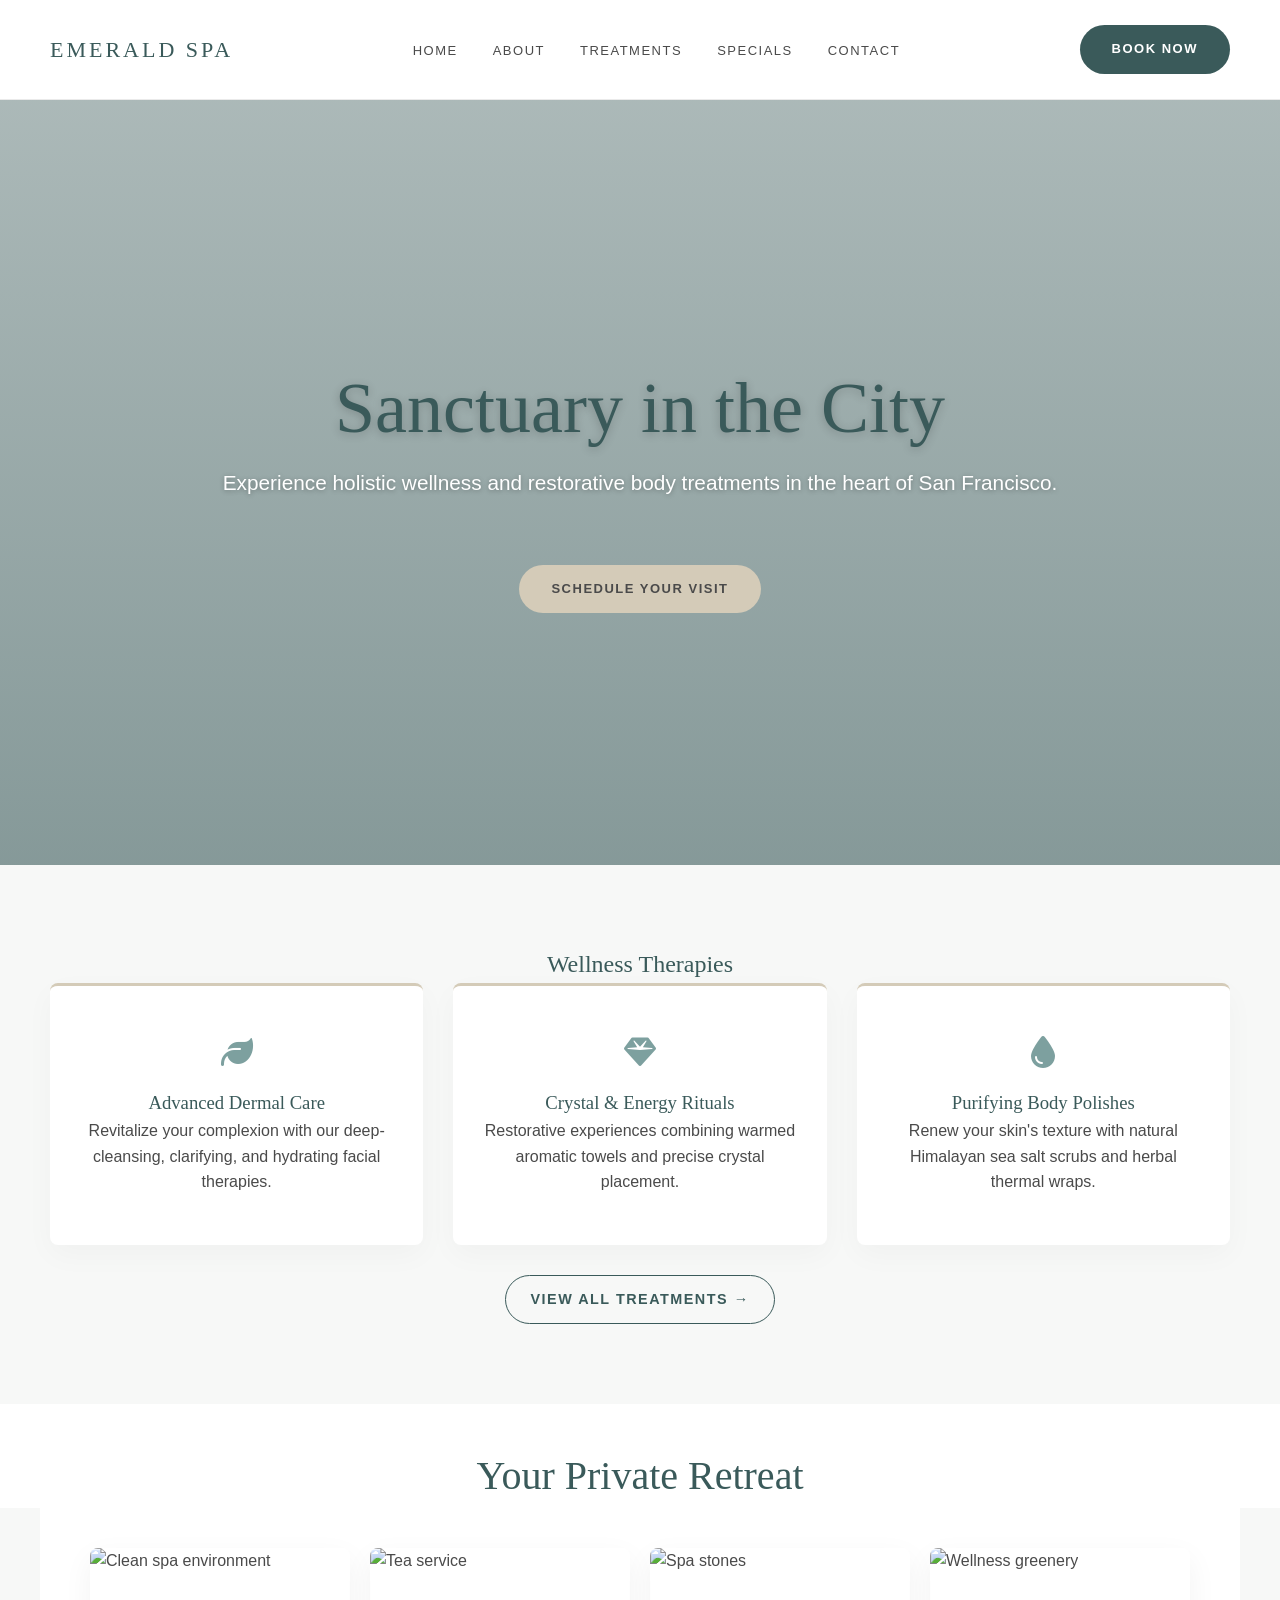
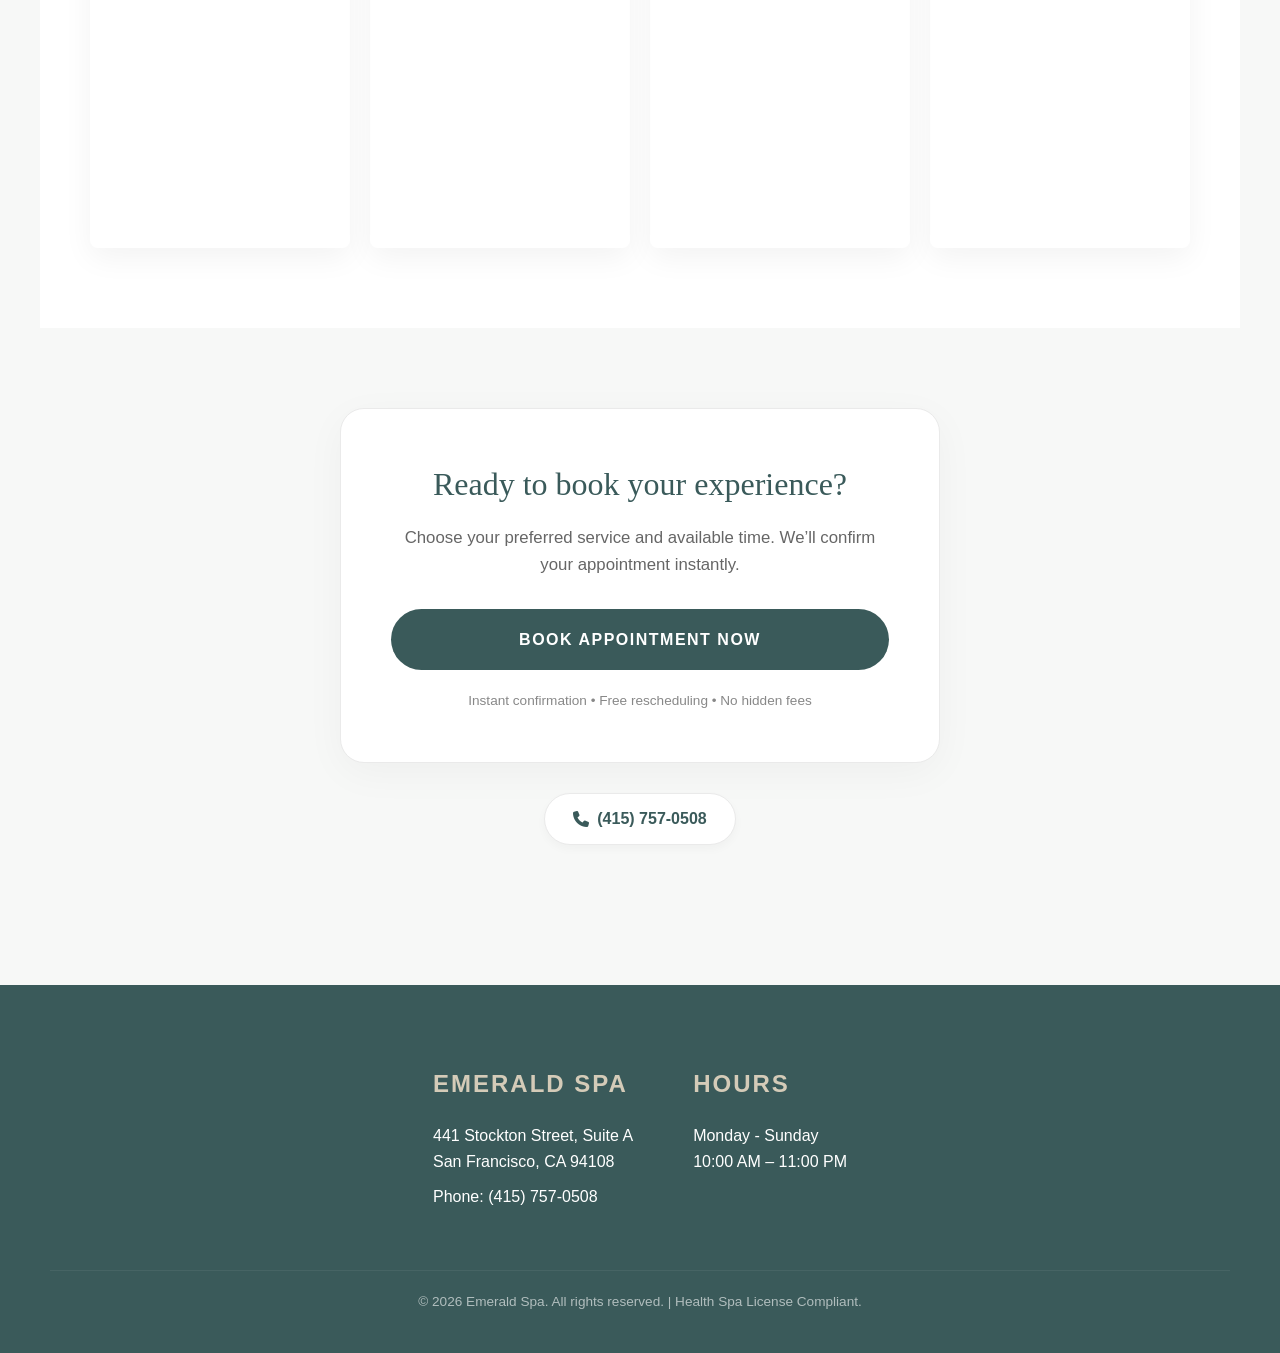
==== index.html @ 47b99395 "Final cleanup of contact page and styles" ====
<!DOCTYPE html>
<html lang="en">
<head>
    <meta charset="UTF-8">
    <meta name="viewport" content="width=device-width, initial-scale=1.0">
    <title>Emerald Spa | Health & Wellness Center in San Francisco</title>
    <link rel="stylesheet" href="assets/css/style.css">
    <link rel="stylesheet" href="https://cdnjs.cloudflare.com/ajax/libs/font-awesome/6.5.1/css/all.min.css">
    <style>
        .hero-index { height: 85vh; background-image: linear-gradient(rgba(58, 90, 90, 0.4), rgba(58, 90, 90, 0.6)), url('https://images.unsplash.com/photo-1540555700478-4be289fbecef?q=80&w=2070'); background-size: cover; background-position: center 60%; display: flex; align-items: center; justify-content: center; text-align: center; color: #ffffff; }
        .hero-content p { margin-bottom: 45px; }
        .services-preview { padding: 80px 50px; text-align: center; }
        .service-grid { display: flex; justify-content: center; gap: 30px; margin-bottom: 20px; max-width: 1200px; margin: 0 auto; }
        .service-card { background: #ffffff; padding: 50px 30px; border-top: 3px solid var(--sand-accent); width: 33%; box-shadow: 0 10px 30px rgba(0,0,0,0.03); border-radius: 8px; transition: transform 0.4s ease; }
        .service-card:hover { transform: translateY(-12px); }
        .image-grid { display: grid; grid-template-columns: repeat(auto-fit, minmax(250px, 1fr)); gap: 20px; padding: 40px 50px 80px; max-width: 1200px; margin: 0 auto; }
        .img-card { height: 300px; border-radius: 8px; overflow: hidden; box-shadow: 0 10px 30px rgba(0,0,0,0.05); }
        .img-card img { width: 100%; height: 100%; object-fit: cover; }
    </style>
</head>
<body>
    <header class="navbar">
        <div class="logo">Emerald Spa</div>
        <nav><ul class="nav-links"><li><a href="index.html">Home</a></li><li><a href="about.html">About</a></li><li><a href="services.html">Treatments</a></li><li><a href="packages.html">Specials</a></li><li><a href="contact.html">Contact</a></li></ul></nav>
        <a href="https://tidycal.com/emeraldspa/wellness" target="_blank" class="btn-primary">Book Now</a>
    </header>

    <section class="hero-index">
        <div class="hero-content">
            <h1 style="font-size: 4.5rem; text-shadow: 0 2px 10px rgba(0,0,0,0.2);">Sanctuary in the City</h1>
            <p style="font-size: 1.3rem; text-shadow: 0 1px 5px rgba(0,0,0,0.3);">Experience holistic wellness and restorative body treatments in the heart of San Francisco.</p>
            <a href="https://tidycal.com/emeraldspa/wellness" target="_blank" class="btn-primary" style="background-color: var(--sand-accent); color: var(--text-dark); margin-top: 20px;">Schedule Your Visit</a>
        </div>
    </section>

    <section class="services-preview">
        <h2>Wellness Therapies</h2>
        <div class="service-grid">
            <div class="service-card">
                <i class="fa-solid fa-leaf" style="font-size: 2rem; color: var(--ocean-soft); margin-bottom: 20px;"></i>
                <h3>Advanced Dermal Care</h3>
                <p>Revitalize your complexion with our deep-cleansing, clarifying, and hydrating facial therapies.</p>
            </div>
            <div class="service-card">
                <i class="fa-solid fa-gem" style="font-size: 2rem; color: var(--ocean-soft); margin-bottom: 20px;"></i>
                <h3>Crystal & Energy Rituals</h3>
                <p>Restorative experiences combining warmed aromatic towels and precise crystal placement.</p>
            </div>
            <div class="service-card">
                <i class="fa-solid fa-droplet" style="font-size: 2rem; color: var(--ocean-soft); margin-bottom: 20px;"></i>
                <h3>Purifying Body Polishes</h3>
                <p>Renew your skin's texture with natural Himalayan sea salt scrubs and herbal thermal wraps.</p>
            </div>
        </div>
        <a href="services.html" class="link-arrow">View All Treatments &rarr;</a>
    </section>

    <div style="text-align: center; padding-top: 40px; background-color: #fff;">
        <h2 style="font-family: var(--font-heading); color: var(--ocean-dark); font-size: 2.5rem;">Your Private Retreat</h2>
    </div>
    <section class="image-grid" style="background-color: #fff;">
        <div class="img-card"><img src="https://images.unsplash.com/photo-1616394584738-fc6e612e71b9?q=80&w=800" alt="Clean spa environment"></div>
        <div class="img-card"><img src="https://images.unsplash.com/photo-1545231027-637d216290f7?q=80&w=800" alt="Tea service"></div>
        <div class="img-card"><img src="https://images.unsplash.com/photo-1570778848529-6502123c5240?q=80&w=800" alt="Spa stones"></div>
        <div class="img-card"><img src="https://images.unsplash.com/photo-1608535002898-33e387198129?q=80&w=800" alt="Wellness greenery"></div>
    </section>

    <section style="background-color: var(--bg-light); padding: 80px 20px;">
        <div class="booking-card">
            <h3>Ready to book your experience?</h3>
            <p>Choose your preferred service and available time. We’ll confirm your appointment instantly.</p>
            <a href="https://tidycal.com/emeraldspa/wellness" target="_blank" class="btn-primary" style="width: 100%; padding: 18px; font-size: 1rem;">Book Appointment Now</a>
            <div class="meta">Instant confirmation • Free rescheduling • No hidden fees</div>
        </div>
        <div style="text-align: center; margin-top: 30px;">
            <a href="tel:4157570508" class="pill"><i class="fa-solid fa-phone"></i> (415) 757-0508</a>
        </div>
    </section>

    <footer>
        <div style="display: flex; justify-content: center; gap: 60px; max-width: 1000px; margin: 0 auto; text-align: left;">
            <div><h4>Emerald Spa</h4><p>441 Stockton Street, Suite A<br>San Francisco, CA 94108</p><p>Phone: (415) 757-0508</p></div>
            <div><h4>Hours</h4><p>Monday - Sunday<br>10:00 AM – 11:00 PM</p></div>
        </div>
        <div class="footer-bottom"><p>&copy; 2026 Emerald Spa. All rights reserved. | Health Spa License Compliant.</p></div>
    </footer>
    <script src="assets/js/main.js"></script>
</body>
</html>
---- assets/css/style.css ----
:root {
    --ocean-dark: #3a5a5a;
    --ocean-soft: #7da09f;
    --sand-accent: #d4cbb8;
    --bg-light: #f7f8f7;
    --text-dark: #4a4a4a;
    --font-heading: 'Playfair Display', serif;
    --font-body: 'Lato', sans-serif;
}

* { margin: 0; padding: 0; box-sizing: border-box; }
body { font-family: var(--font-body); background-color: var(--bg-light); color: var(--text-dark); line-height: 1.6; }
h1, h2, h3, .logo { font-family: var(--font-heading); color: var(--ocean-dark); font-weight: 400; }

.navbar { display: flex; justify-content: space-between; align-items: center; padding: 25px 50px; background-color: #ffffff; border-bottom: 1px solid #eaeaea; position: sticky; top: 0; z-index: 1000; }
.logo { font-size: 22px; letter-spacing: 3px; text-transform: uppercase; color: var(--ocean-dark); }
.nav-links { list-style: none; display: flex; gap: 35px; }
.nav-links a { text-decoration: none; color: var(--text-dark); font-size: 13px; text-transform: uppercase; letter-spacing: 1.5px; transition: color 0.3s ease; }
.nav-links a:hover { color: var(--ocean-soft); }

.btn-primary { display: inline-block; background-color: var(--ocean-dark); color: #ffffff; padding: 14px 32px; text-decoration: none; text-transform: uppercase; font-size: 13px; font-weight: 600; letter-spacing: 1.5px; border-radius: 50px; border: none; cursor: pointer; transition: all 0.3s ease; }
.btn-primary:hover { background-color: var(--ocean-soft); transform: translateY(-2px); }

.pill { display: inline-flex; align-items: center; gap: 8px; padding: 12px 28px; border-radius: 50px; background: #ffffff; color: var(--ocean-dark); font-weight: 600; text-decoration: none; border: 1px solid #eaeaea; box-shadow: 0 4px 10px rgba(0,0,0,0.03); transition: all 0.3s ease; }
.pill:hover { border-color: var(--ocean-soft); transform: translateY(-2px); color: var(--ocean-dark); }

.link-arrow { display: inline-block; margin-top: 30px; text-decoration: none; color: var(--ocean-dark); font-weight: 600; text-transform: uppercase; font-size: 0.9rem; letter-spacing: 1.5px; transition: all 0.3s ease; border: 1px solid var(--ocean-dark); padding: 12px 24px; border-radius: 50px; }
.link-arrow:hover { background-color: var(--ocean-dark); color: #ffffff; }

/* Accordion */
.accordion { border: 1px solid #eaeaea; border-radius: 12px; overflow: hidden; margin-bottom: 15px; background: #fff; }
.accordion-header { padding: 20px 25px; font-weight: 600; cursor: pointer; display: flex; justify-content: space-between; align-items: center; color: var(--ocean-dark); }
.accordion-content { padding: 0 25px 25px; display: none; color: #555; font-size: 0.95rem; }
.accordion.active .accordion-content { display: block; }
.accordion-icon { transition: transform 0.3s ease; }
.accordion.active .accordion-icon { transform: rotate(180deg); }

/* Booking Card */
.booking-card { max-width: 600px; margin: 0 auto; background: #fff; padding: 50px; border-radius: 24px; box-shadow: 0 10px 40px rgba(0,0,0,0.04); border: 1px solid #eaeaea; text-align: center; }
.booking-card h3 { font-size: 2rem; margin-bottom: 15px; }
.booking-card p { color: #666; margin-bottom: 30px; font-size: 1.05rem; }
.booking-card .meta { font-size: 0.85rem; color: #888; margin-top: 20px; }

footer { background-color: var(--ocean-dark); color: #ffffff; padding: 80px 50px 30px; text-align: center; margin-top: 60px; }
footer h4 { color: var(--sand-accent); margin-bottom: 20px; font-size: 1.5rem; letter-spacing: 2px; text-transform: uppercase; }
footer p { font-weight: 300; margin-bottom: 10px; }
.footer-bottom { margin-top: 50px; font-size: 0.85rem; opacity: 0.6; border-top: 1px solid rgba(255,255,255,0.1); padding-top: 20px; }
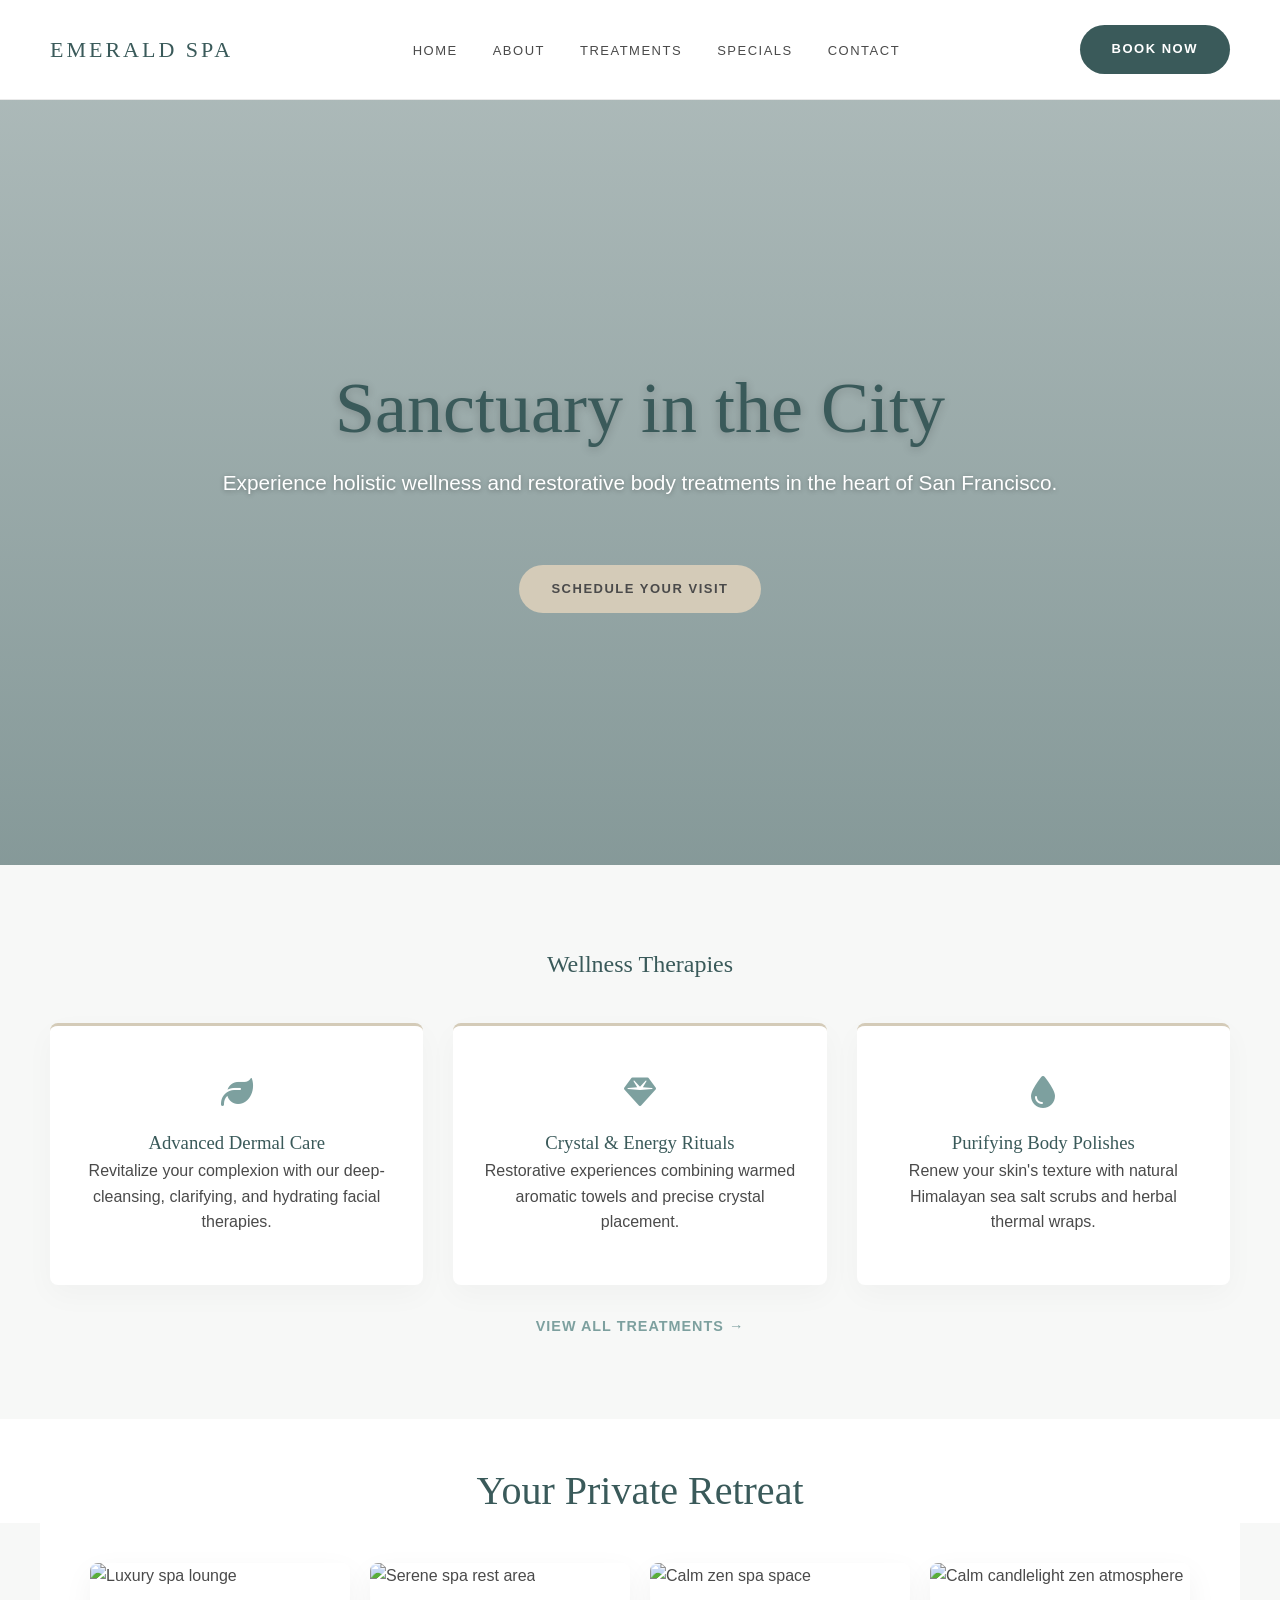
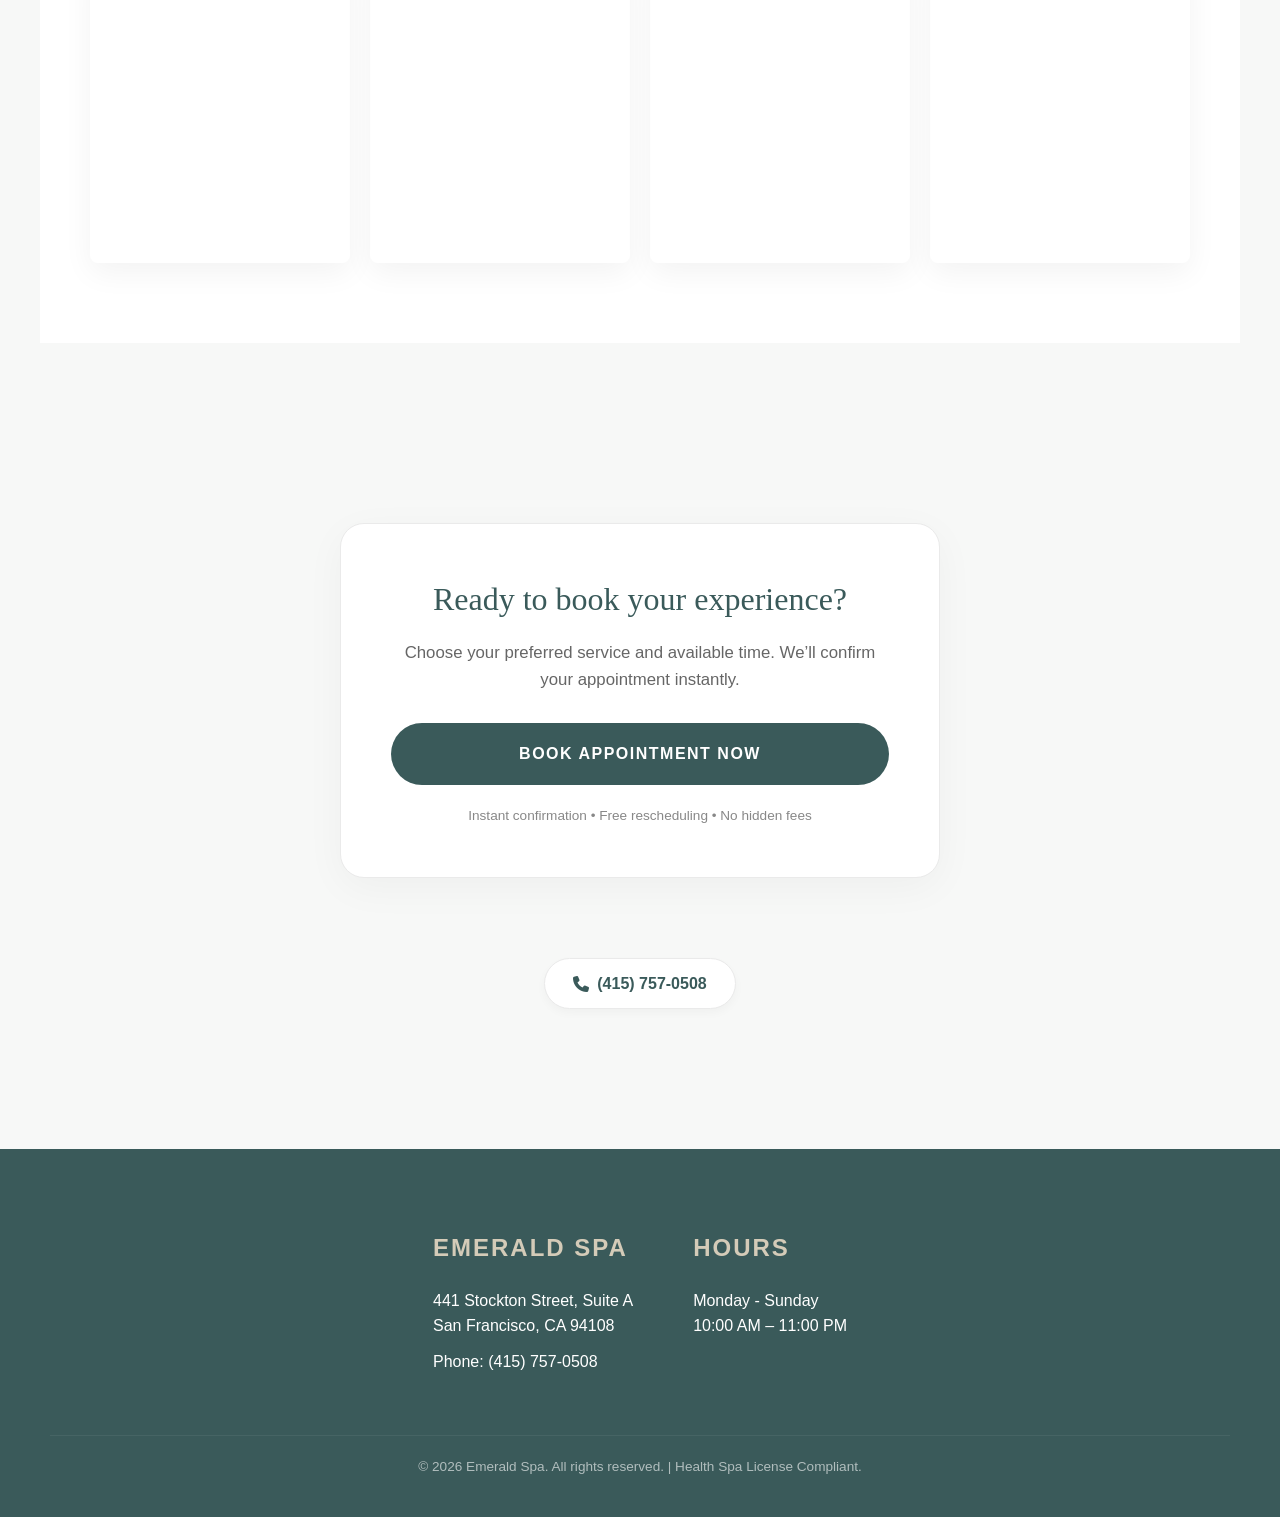
==== commit 1fc84dbe: "Final cleanup of contact page and styles" ====
--- a/index.html
+++ b/index.html
@@ -7,7 +7,17 @@
     <link rel="stylesheet" href="assets/css/style.css">
     <link rel="stylesheet" href="https://cdnjs.cloudflare.com/ajax/libs/font-awesome/6.5.1/css/all.min.css">
     <style>
-        .hero-index { height: 85vh; background-image: linear-gradient(rgba(58, 90, 90, 0.4), rgba(58, 90, 90, 0.6)), url('https://images.unsplash.com/photo-1540555700478-4be289fbecef?q=80&w=2070'); background-size: cover; background-position: center 60%; display: flex; align-items: center; justify-content: center; text-align: center; color: #ffffff; }
+        .hero-index {
+            height: 85vh;
+            background-image: linear-gradient(rgba(58, 90, 90, 0.4), rgba(58, 90, 90, 0.6)), url('https://images.unsplash.com/photo-1540555700478-4be289fbecef?q=80&w=2070');
+            background-size: cover;
+            background-position: center 60%;
+            display: flex;
+            align-items: center;
+            justify-content: center;
+            text-align: center;
+            color: #ffffff;
+        }
         .hero-content p { margin-bottom: 45px; }
         .services-preview { padding: 80px 50px; text-align: center; }
         .service-grid { display: flex; justify-content: center; gap: 30px; margin-bottom: 20px; max-width: 1200px; margin: 0 auto; }
@@ -21,7 +31,15 @@
 <body>
     <header class="navbar">
         <div class="logo">Emerald Spa</div>
-        <nav><ul class="nav-links"><li><a href="index.html">Home</a></li><li><a href="about.html">About</a></li><li><a href="services.html">Treatments</a></li><li><a href="packages.html">Specials</a></li><li><a href="contact.html">Contact</a></li></ul></nav>
+        <nav>
+            <ul class="nav-links">
+                <li><a href="index.html">Home</a></li>
+                <li><a href="about.html">About</a></li>
+                <li><a href="services.html">Treatments</a></li>
+                <li><a href="packages.html">Specials</a></li>
+                <li><a href="contact.html">Contact</a></li>
+            </ul>
+        </nav>
         <a href="https://tidycal.com/emeraldspa/wellness" target="_blank" class="btn-primary">Book Now</a>
     </header>
 
@@ -58,11 +76,19 @@
     <div style="text-align: center; padding-top: 40px; background-color: #fff;">
         <h2 style="font-family: var(--font-heading); color: var(--ocean-dark); font-size: 2.5rem;">Your Private Retreat</h2>
     </div>
+
     <section class="image-grid" style="background-color: #fff;">
-        <div class="img-card"><img src="https://images.unsplash.com/photo-1616394584738-fc6e612e71b9?q=80&w=800" alt="Clean spa environment"></div>
-        <div class="img-card"><img src="https://images.unsplash.com/photo-1545231027-637d216290f7?q=80&w=800" alt="Tea service"></div>
-        <div class="img-card"><img src="https://images.unsplash.com/photo-1570778848529-6502123c5240?q=80&w=800" alt="Spa stones"></div>
-        <div class="img-card"><img src="https://images.unsplash.com/photo-1608535002898-33e387198129?q=80&w=800" alt="Wellness greenery"></div>
+        <!-- Image 1: Luxury lounge -->
+        <div class="img-card"><img src="https://images.unsplash.com/photo-1616394584738-fc6e612e71b9?q=80&w=800" alt="Luxury spa lounge"></div>
+        
+        <!-- Image 2: Serene rest area -->
+        <div class="img-card"><img src="https://images.unsplash.com/photo-1507652313519-d4e9174996dd?q=80&w=800" alt="Serene spa rest area"></div>
+        
+        <!-- Image 3: Calm zen recovery space -->
+        <div class="img-card"><img src="https://images.unsplash.com/photo-1540541338287-41700207dee6?q=80&w=800" alt="Calm zen spa space"></div>
+        
+        <!-- Image 4: New - Candle / Scent zen atmosphere -->
+        <div class="img-card"><img src="https://images.unsplash.com/photo-1544367567-0f2fcb009e0b?q=80&w=800" alt="Calm candlelight zen atmosphere"></div>
     </section>
 
     <section style="background-color: var(--bg-light); padding: 80px 20px;">
@@ -84,6 +110,7 @@
         </div>
         <div class="footer-bottom"><p>&copy; 2026 Emerald Spa. All rights reserved. | Health Spa License Compliant.</p></div>
     </footer>
+
     <script src="assets/js/main.js"></script>
 </body>
 </html>
--- a/assets/css/style.css
+++ b/assets/css/style.css
@@ -8,40 +8,331 @@
     --font-body: 'Lato', sans-serif;
 }
 
-* { margin: 0; padding: 0; box-sizing: border-box; }
-body { font-family: var(--font-body); background-color: var(--bg-light); color: var(--text-dark); line-height: 1.6; }
-h1, h2, h3, .logo { font-family: var(--font-heading); color: var(--ocean-dark); font-weight: 400; }
-
-.navbar { display: flex; justify-content: space-between; align-items: center; padding: 25px 50px; background-color: #ffffff; border-bottom: 1px solid #eaeaea; position: sticky; top: 0; z-index: 1000; }
-.logo { font-size: 22px; letter-spacing: 3px; text-transform: uppercase; color: var(--ocean-dark); }
-.nav-links { list-style: none; display: flex; gap: 35px; }
-.nav-links a { text-decoration: none; color: var(--text-dark); font-size: 13px; text-transform: uppercase; letter-spacing: 1.5px; transition: color 0.3s ease; }
-.nav-links a:hover { color: var(--ocean-soft); }
-
-.btn-primary { display: inline-block; background-color: var(--ocean-dark); color: #ffffff; padding: 14px 32px; text-decoration: none; text-transform: uppercase; font-size: 13px; font-weight: 600; letter-spacing: 1.5px; border-radius: 50px; border: none; cursor: pointer; transition: all 0.3s ease; }
-.btn-primary:hover { background-color: var(--ocean-soft); transform: translateY(-2px); }
-
-.pill { display: inline-flex; align-items: center; gap: 8px; padding: 12px 28px; border-radius: 50px; background: #ffffff; color: var(--ocean-dark); font-weight: 600; text-decoration: none; border: 1px solid #eaeaea; box-shadow: 0 4px 10px rgba(0,0,0,0.03); transition: all 0.3s ease; }
-.pill:hover { border-color: var(--ocean-soft); transform: translateY(-2px); color: var(--ocean-dark); }
-
-.link-arrow { display: inline-block; margin-top: 30px; text-decoration: none; color: var(--ocean-dark); font-weight: 600; text-transform: uppercase; font-size: 0.9rem; letter-spacing: 1.5px; transition: all 0.3s ease; border: 1px solid var(--ocean-dark); padding: 12px 24px; border-radius: 50px; }
-.link-arrow:hover { background-color: var(--ocean-dark); color: #ffffff; }
-
-/* Accordion */
-.accordion { border: 1px solid #eaeaea; border-radius: 12px; overflow: hidden; margin-bottom: 15px; background: #fff; }
-.accordion-header { padding: 20px 25px; font-weight: 600; cursor: pointer; display: flex; justify-content: space-between; align-items: center; color: var(--ocean-dark); }
-.accordion-content { padding: 0 25px 25px; display: none; color: #555; font-size: 0.95rem; }
-.accordion.active .accordion-content { display: block; }
-.accordion-icon { transition: transform 0.3s ease; }
-.accordion.active .accordion-icon { transform: rotate(180deg); }
-
-/* Booking Card */
-.booking-card { max-width: 600px; margin: 0 auto; background: #fff; padding: 50px; border-radius: 24px; box-shadow: 0 10px 40px rgba(0,0,0,0.04); border: 1px solid #eaeaea; text-align: center; }
-.booking-card h3 { font-size: 2rem; margin-bottom: 15px; }
-.booking-card p { color: #666; margin-bottom: 30px; font-size: 1.05rem; }
-.booking-card .meta { font-size: 0.85rem; color: #888; margin-top: 20px; }
-
-footer { background-color: var(--ocean-dark); color: #ffffff; padding: 80px 50px 30px; text-align: center; margin-top: 60px; }
-footer h4 { color: var(--sand-accent); margin-bottom: 20px; font-size: 1.5rem; letter-spacing: 2px; text-transform: uppercase; }
-footer p { font-weight: 300; margin-bottom: 10px; }
-.footer-bottom { margin-top: 50px; font-size: 0.85rem; opacity: 0.6; border-top: 1px solid rgba(255,255,255,0.1); padding-top: 20px; }
+* {
+    margin: 0;
+    padding: 0;
+    box-sizing: border-box;
+}
+
+body {
+    font-family: var(--font-body);
+    background-color: var(--bg-light);
+    color: var(--text-dark);
+    line-height: 1.6;
+}
+
+h1, h2, h3, .logo {
+    font-family: var(--font-heading);
+    color: var(--ocean-dark);
+    font-weight: 400;
+}
+
+.navbar {
+    display: flex;
+    justify-content: space-between;
+    align-items: center;
+    padding: 25px 50px;
+    background-color: #ffffff;
+    border-bottom: 1px solid #eaeaea;
+    position: sticky;
+    top: 0;
+    z-index: 1000;
+}
+
+.logo {
+    font-size: 22px;
+    letter-spacing: 3px;
+    text-transform: uppercase;
+    color: var(--ocean-dark);
+}
+
+.nav-links {
+    list-style: none;
+    display: flex;
+    gap: 35px;
+}
+
+.nav-links a {
+    text-decoration: none;
+    color: var(--text-dark);
+    font-size: 13px;
+    text-transform: uppercase;
+    letter-spacing: 1.5px;
+    transition: color 0.3s ease;
+}
+
+.nav-links a:hover {
+    color: var(--ocean-soft);
+}
+
+.btn-primary {
+    display: inline-block;
+    background-color: var(--ocean-dark);
+    color: #ffffff;
+    padding: 14px 32px;
+    text-decoration: none;
+    text-transform: uppercase;
+    font-size: 13px;
+    font-weight: 600;
+    letter-spacing: 1.5px;
+    border-radius: 50px;
+    border: none;
+    cursor: pointer;
+    transition: all 0.3s ease;
+}
+
+.btn-primary:hover {
+    background-color: var(--ocean-soft);
+    transform: translateY(-2px);
+}
+
+.pill {
+    display: inline-flex;
+    align-items: center;
+    gap: 8px;
+    padding: 12px 28px;
+    border-radius: 50px;
+    background: #ffffff;
+    color: var(--ocean-dark);
+    font-weight: 600;
+    text-decoration: none;
+    border: 1px solid #eaeaea;
+    box-shadow: 0 4px 10px rgba(0,0,0,0.03);
+    transition: all 0.3s ease;
+}
+
+.pill:hover {
+    border-color: var(--ocean-soft);
+    transform: translateY(-2px);
+    color: var(--ocean-dark);
+}
+
+/* === Contact Page Specific === */
+.get-in-touch-header {
+    text-align: center;
+    margin-bottom: 60px;
+    padding-top: 60px;
+    padding-bottom: 40px;
+}
+
+.get-in-touch-header h1 {
+    font-size: 3.2rem;
+    margin-bottom: 12px;
+}
+
+.get-in-touch-header p {
+    font-size: 1.25rem;
+    color: #555;
+    max-width: 600px;
+    margin: 0 auto;
+}
+
+.cards-container {
+    display: flex;
+    justify-content: center;
+    gap: 40px;
+    flex-wrap: wrap;
+    align-items: flex-start;
+    max-width: 1100px;
+    margin: 0 auto;
+    padding: 0 20px;
+}
+
+.contact-card, .hours-card {
+    background: #fff;
+    border: 1px solid #eaeaea;
+    border-radius: 16px;
+    padding: 40px;
+    box-shadow: 0 10px 30px rgba(0,0,0,0.04);
+    transition: all 0.3s ease;
+    flex: 1;
+    min-width: 300px;
+}
+
+.contact-card:hover, .hours-card:hover {
+    transform: translateY(-4px);
+    box-shadow: 0 20px 25px -5px rgb(0 0 0 / 0.1);
+}
+
+.card-header {
+    display: flex;
+    align-items: center;
+    gap: 12px;
+    margin-bottom: 24px;
+}
+
+.card-header i {
+    font-size: 1.8rem;
+    color: var(--sand-accent);
+}
+
+.card-header h3 {
+    font-size: 1.6rem;
+    margin: 0;
+}
+
+.label {
+    font-weight: 600;
+    color: var(--ocean-dark);
+    margin-bottom: 6px;
+    letter-spacing: 0.5px;
+}
+
+.address-section, .phone-section, .parking-section {
+    margin-bottom: 28px;
+}
+
+.phone-section .pill {
+    margin-top: 0;
+}
+
+.hours-card .accordion-header {
+    padding: 20px 25px;
+    font-weight: 600;
+    cursor: pointer;
+    display: flex;
+    justify-content: space-between;
+    align-items: center;
+    color: var(--ocean-dark);
+    background: #fff;
+    border-radius: 12px;
+    transition: all 0.2s ease;
+    font-size: 1.35rem;
+}
+
+.hours-card .accordion-header:hover {
+    background-color: #f7f8f7;
+}
+
+.hours-card .accordion-content {
+    padding: 0 25px 25px;
+    display: none;
+    color: #555;
+    font-size: 0.95rem;
+}
+
+.hours-card.active .accordion-content {
+    display: block;
+}
+
+.hours-card .accordion-icon {
+    transition: transform 0.3s ease;
+}
+
+.hours-card.active .accordion-icon {
+    transform: rotate(180deg);
+}
+
+.hours-card table {
+    width: 100%;
+    text-align: left;
+    font-size: 0.95rem;
+    border-collapse: collapse;
+}
+
+.hours-card td {
+    padding: 8px 0;
+    border-bottom: 1px solid #eee;
+}
+
+.booking-card {
+    max-width: 600px;
+    margin: 100px auto 80px;
+    background: #fff;
+    padding: 50px;
+    border-radius: 24px;
+    box-shadow: 0 10px 40px rgba(0,0,0,0.04);
+    border: 1px solid #eaeaea;
+    text-align: center;
+}
+
+.booking-card h3 {
+    font-size: 2rem;
+    margin-bottom: 15px;
+}
+
+.booking-card p {
+    color: #666;
+    margin-bottom: 30px;
+    font-size: 1.05rem;
+}
+
+.booking-card .meta {
+    font-size: 0.85rem;
+    color: #888;
+    margin-top: 20px;
+}
+
+/* Footer */
+footer {
+    background-color: var(--ocean-dark);
+    color: #ffffff;
+    padding: 80px 50px 30px;
+    text-align: center;
+    margin-top: 60px;
+}
+
+footer h4 {
+    color: var(--sand-accent);
+    margin-bottom: 20px;
+    font-size: 1.5rem;
+    letter-spacing: 2px;
+    text-transform: uppercase;
+}
+
+footer p {
+    font-weight: 300;
+    margin-bottom: 10px;
+}
+
+.footer-bottom {
+    margin-top: 50px;
+    font-size: 0.85rem;
+    opacity: 0.6;
+    border-top: 1px solid rgba(255,255,255,0.1);
+    padding-top: 20px;
+}
+
+/* === Index Page Fixes === */
+
+/* Extra spacing for Wellness Therapies section */
+.services-preview h2 {
+    margin-bottom: 40px;
+}
+
+/* Make "View All Treatments →" match "Book Now →" style */
+.link-arrow {
+    display: inline-block;
+    margin-top: 30px;
+    text-decoration: none;
+    color: var(--ocean-soft);
+    font-weight: bold;
+    text-transform: uppercase;
+    font-size: 0.9rem;
+    letter-spacing: 1px;
+    transition: color 0.3s ease;
+}
+
+.link-arrow:hover {
+    color: var(--ocean-dark);
+}
+
+/* Mobile */
+@media (max-width: 768px) {
+    .navbar {
+        padding: 20px 30px;
+    }
+    .get-in-touch-header {
+        padding-top: 40px;
+        padding-bottom: 30px;
+    }
+    .cards-container {
+        padding: 0 15px;
+        gap: 30px;
+    }
+    .booking-card {
+        margin-top: 60px;
+        margin-bottom: 60px;
+        padding: 40px 25px;
+    }
+}
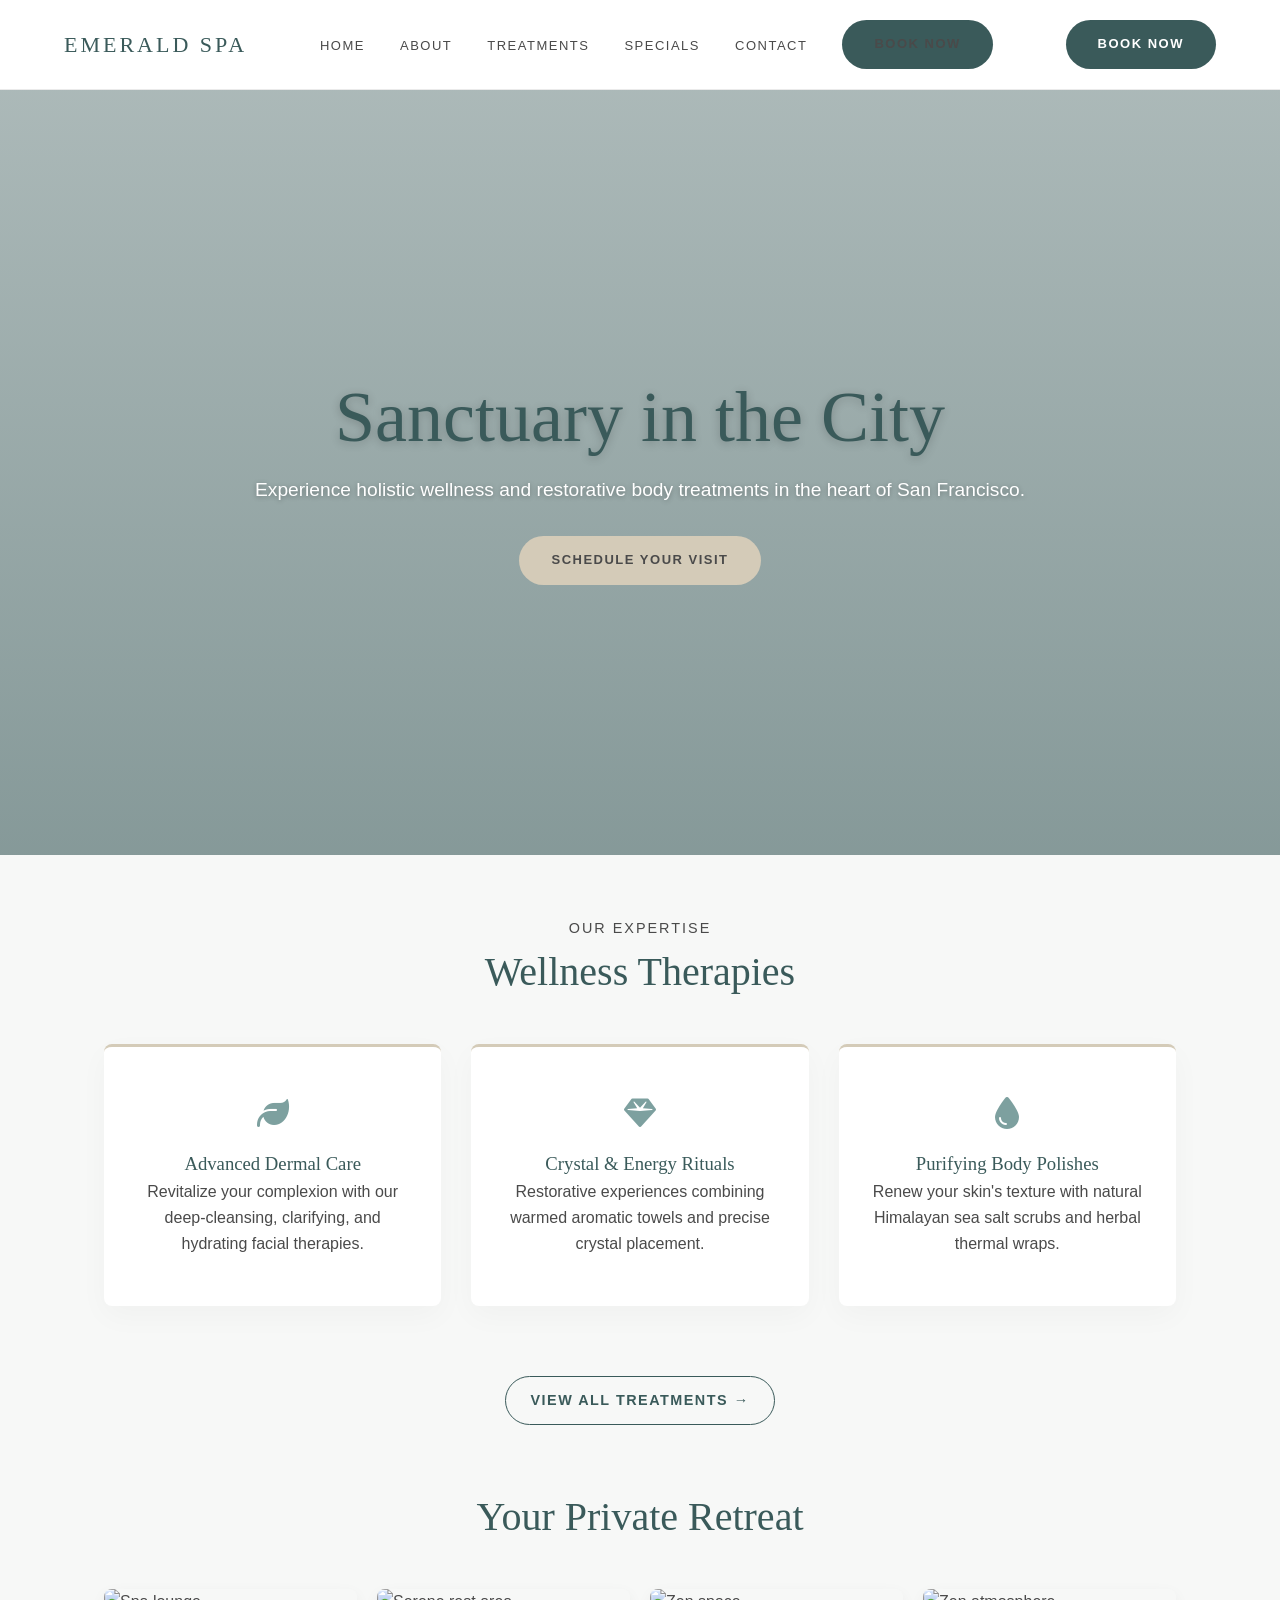
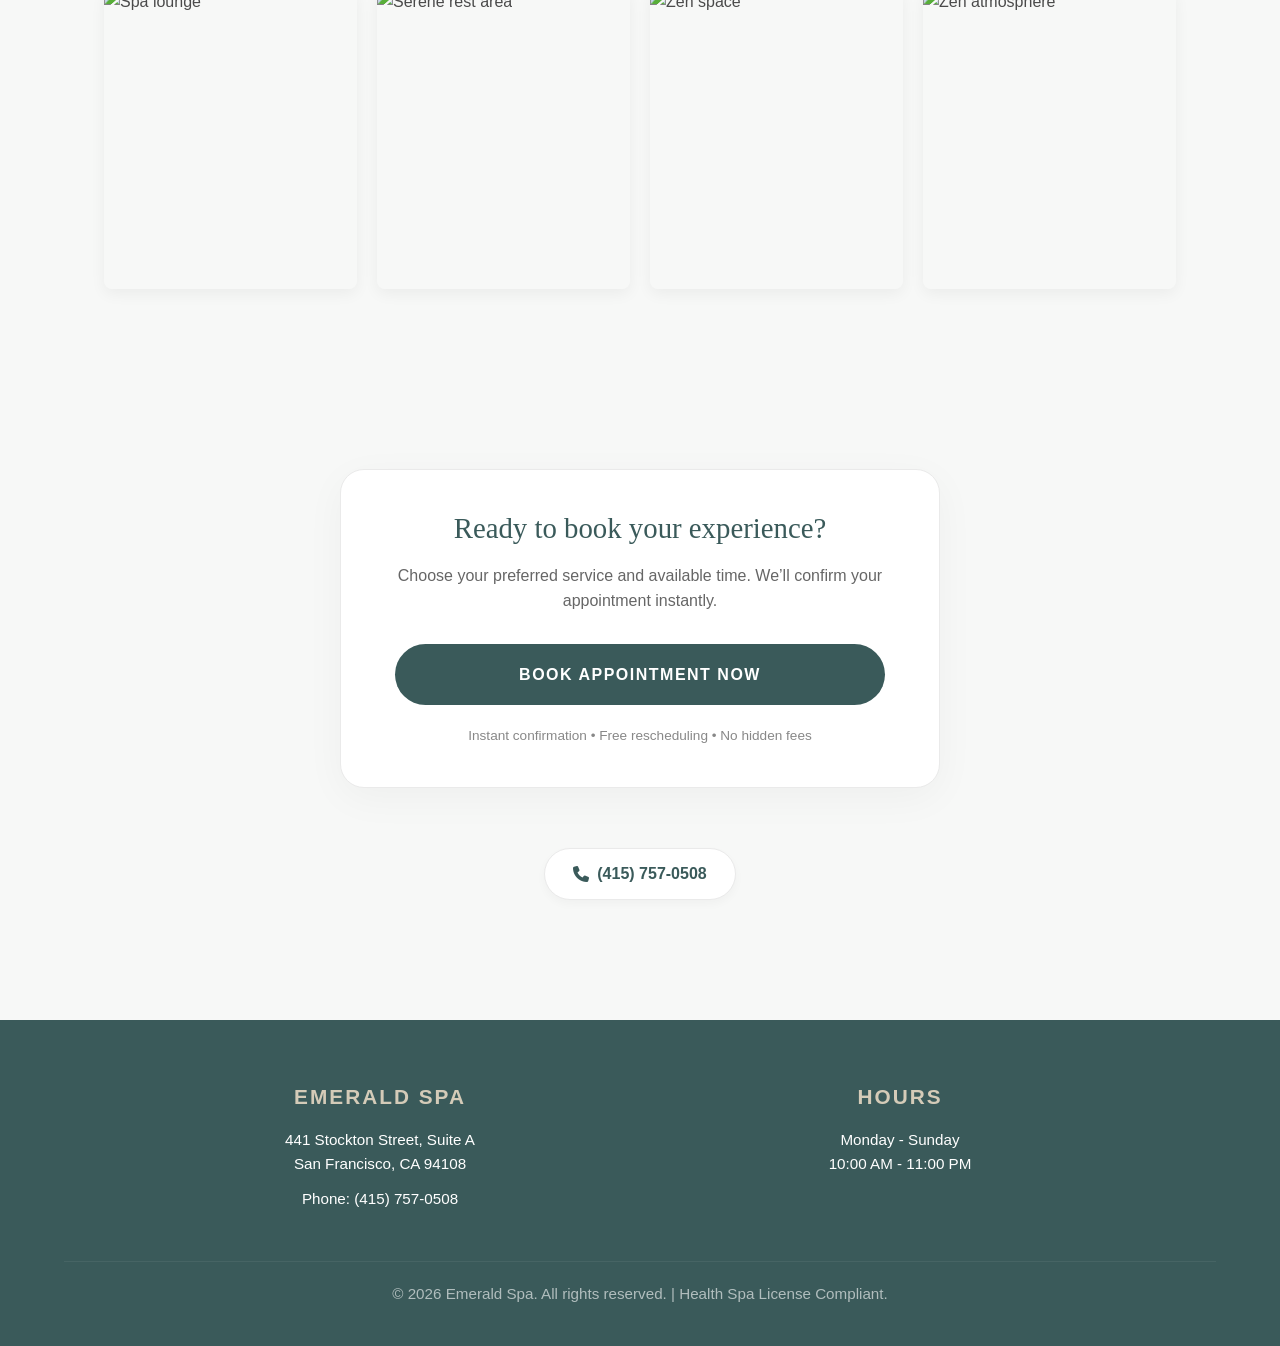
==== commit 79c8d2d6: "Implement full mobile responsiveness and update domain" ====
--- a/index.html
+++ b/index.html
@@ -7,24 +7,12 @@
     <link rel="stylesheet" href="assets/css/style.css">
     <link rel="stylesheet" href="https://cdnjs.cloudflare.com/ajax/libs/font-awesome/6.5.1/css/all.min.css">
     <style>
-        .hero-index {
-            height: 85vh;
-            background-image: linear-gradient(rgba(58, 90, 90, 0.4), rgba(58, 90, 90, 0.6)), url('https://images.unsplash.com/photo-1540555700478-4be289fbecef?q=80&w=2070');
-            background-size: cover;
-            background-position: center 60%;
-            display: flex;
-            align-items: center;
-            justify-content: center;
-            text-align: center;
-            color: #ffffff;
-        }
-        .hero-content p { margin-bottom: 45px; }
-        .services-preview { padding: 80px 50px; text-align: center; }
-        .service-grid { display: flex; justify-content: center; gap: 30px; margin-bottom: 20px; max-width: 1200px; margin: 0 auto; }
+        .hero-index { height: 85vh; background-image: linear-gradient(rgba(58, 90, 90, 0.4), rgba(58, 90, 90, 0.6)), url('https://images.unsplash.com/photo-1540555700478-4be289fbecef?q=80&w=2070'); background-size: cover; background-position: center 60%; display: flex; align-items: center; justify-content: center; text-align: center; color: #ffffff; }
+        .service-grid { display: flex; justify-content: center; gap: 30px; margin: 40px auto; max-width: 1200px; }
         .service-card { background: #ffffff; padding: 50px 30px; border-top: 3px solid var(--sand-accent); width: 33%; box-shadow: 0 10px 30px rgba(0,0,0,0.03); border-radius: 8px; transition: transform 0.4s ease; }
-        .service-card:hover { transform: translateY(-12px); }
-        .image-grid { display: grid; grid-template-columns: repeat(auto-fit, minmax(250px, 1fr)); gap: 20px; padding: 40px 50px 80px; max-width: 1200px; margin: 0 auto; }
-        .img-card { height: 300px; border-radius: 8px; overflow: hidden; box-shadow: 0 10px 30px rgba(0,0,0,0.05); }
+        .service-card:hover { transform: translateY(-8px); }
+        .image-grid { display: grid; grid-template-columns: repeat(auto-fit, minmax(250px, 1fr)); gap: 20px; margin-top: 40px; }
+        .img-card { height: 300px; border-radius: 8px; overflow: hidden; box-shadow: 0 5px 15px rgba(0,0,0,0.05); }
         .img-card img { width: 100%; height: 100%; object-fit: cover; }
     </style>
 </head>
@@ -38,21 +26,24 @@
                 <li><a href="services.html">Treatments</a></li>
                 <li><a href="packages.html">Specials</a></li>
                 <li><a href="contact.html">Contact</a></li>
+                <a href="https://tidycal.com/mzpan2265" target="_blank" class="btn-primary">Book Now</a>
             </ul>
         </nav>
-        <a href="https://tidycal.com/emeraldspa/wellness" target="_blank" class="btn-primary">Book Now</a>
+        <a href="https://tidycal.com/mzpan2265" target="_blank" class="btn-primary">Book Now</a>
+        <div class="mobile-menu-btn" onclick="toggleMobileMenu()"><i class="fa-solid fa-bars"></i></div>
     </header>
 
     <section class="hero-index">
-        <div class="hero-content">
+        <div class="hero-content page-container">
             <h1 style="font-size: 4.5rem; text-shadow: 0 2px 10px rgba(0,0,0,0.2);">Sanctuary in the City</h1>
-            <p style="font-size: 1.3rem; text-shadow: 0 1px 5px rgba(0,0,0,0.3);">Experience holistic wellness and restorative body treatments in the heart of San Francisco.</p>
-            <a href="https://tidycal.com/emeraldspa/wellness" target="_blank" class="btn-primary" style="background-color: var(--sand-accent); color: var(--text-dark); margin-top: 20px;">Schedule Your Visit</a>
+            <p style="font-size: 1.2rem; text-shadow: 0 1px 5px rgba(0,0,0,0.3); margin-bottom: 30px;">Experience holistic wellness and restorative body treatments in the heart of San Francisco.</p>
+            <a href="https://tidycal.com/mzpan2265" target="_blank" class="btn-primary" style="background-color: var(--sand-accent); color: var(--text-dark);">Schedule Your Visit</a>
         </div>
     </section>
 
-    <section class="services-preview">
-        <h2>Wellness Therapies</h2>
+    <section class="page-container text-center">
+        <span style="color: var(--accent); font-size: 0.9rem; text-transform: uppercase; letter-spacing: 2px;">Our Expertise</span>
+        <h2 style="font-size: 2.5rem; margin-bottom: 20px;">Wellness Therapies</h2>
         <div class="service-grid">
             <div class="service-card">
                 <i class="fa-solid fa-leaf" style="font-size: 2rem; color: var(--ocean-soft); margin-bottom: 20px;"></i>
@@ -73,44 +64,46 @@
         <a href="services.html" class="link-arrow">View All Treatments &rarr;</a>
     </section>
 
-    <div style="text-align: center; padding-top: 40px; background-color: #fff;">
-        <h2 style="font-family: var(--font-heading); color: var(--ocean-dark); font-size: 2.5rem;">Your Private Retreat</h2>
-    </div>
-
-    <section class="image-grid" style="background-color: #fff;">
-        <!-- Image 1: Luxury lounge -->
-        <div class="img-card"><img src="https://images.unsplash.com/photo-1616394584738-fc6e612e71b9?q=80&w=800" alt="Luxury spa lounge"></div>
-        
-        <!-- Image 2: Serene rest area -->
-        <div class="img-card"><img src="https://images.unsplash.com/photo-1507652313519-d4e9174996dd?q=80&w=800" alt="Serene spa rest area"></div>
-        
-        <!-- Image 3: Calm zen recovery space -->
-        <div class="img-card"><img src="https://images.unsplash.com/photo-1540541338287-41700207dee6?q=80&w=800" alt="Calm zen spa space"></div>
-        
-        <!-- Image 4: New - Candle / Scent zen atmosphere -->
-        <div class="img-card"><img src="https://images.unsplash.com/photo-1544367567-0f2fcb009e0b?q=80&w=800" alt="Calm candlelight zen atmosphere"></div>
+    <section class="page-container" style="padding-top: 0;">
+        <div class="text-center">
+            <h2 style="font-family: var(--font-heading); color: var(--ocean-dark); font-size: 2.5rem;">Your Private Retreat</h2>
+        </div>
+        <div class="image-grid">
+            <div class="img-card"><img src="https://images.unsplash.com/photo-1616394584738-fc6e612e71b9?q=80&w=800" alt="Spa lounge"></div>
+            <div class="img-card"><img src="https://images.unsplash.com/photo-1507652313519-d4e9174996dd?q=80&w=800" alt="Serene rest area"></div>
+            <div class="img-card"><img src="https://images.unsplash.com/photo-1540541338287-41700207dee6?q=80&w=800" alt="Zen space"></div>
+            <div class="img-card"><img src="https://images.unsplash.com/photo-1544367567-0f2fcb009e0b?q=80&w=800" alt="Zen atmosphere"></div>
+        </div>
     </section>
 
-    <section style="background-color: var(--bg-light); padding: 80px 20px;">
-        <div class="booking-card">
-            <h3>Ready to book your experience?</h3>
-            <p>Choose your preferred service and available time. We’ll confirm your appointment instantly.</p>
-            <a href="https://tidycal.com/emeraldspa/wellness" target="_blank" class="btn-primary" style="width: 100%; padding: 18px; font-size: 1rem;">Book Appointment Now</a>
-            <div class="meta">Instant confirmation • Free rescheduling • No hidden fees</div>
-        </div>
-        <div style="text-align: center; margin-top: 30px;">
-            <a href="tel:4157570508" class="pill"><i class="fa-solid fa-phone"></i> (415) 757-0508</a>
+    <section style="background-color: var(--bg-light);">
+        <div class="page-container">
+            <div class="booking-card">
+                <h3>Ready to book your experience?</h3>
+                <p>Choose your preferred service and available time. We’ll confirm your appointment instantly.</p>
+                <a href="https://tidycal.com/mzpan2265" target="_blank" class="btn-primary" style="width: 100%; padding: 18px; font-size: 1rem;">Book Appointment Now</a>
+                <div class="meta">Instant confirmation • Free rescheduling • No hidden fees</div>
+            </div>
+            <div class="text-center" style="margin-top: 30px;">
+                <a href="tel:4157570508" class="pill"><i class="fa-solid fa-phone"></i> (415) 757-0508</a>
+            </div>
         </div>
     </section>
 
     <footer>
-        <div style="display: flex; justify-content: center; gap: 60px; max-width: 1000px; margin: 0 auto; text-align: left;">
-            <div><h4>Emerald Spa</h4><p>441 Stockton Street, Suite A<br>San Francisco, CA 94108</p><p>Phone: (415) 757-0508</p></div>
-            <div><h4>Hours</h4><p>Monday - Sunday<br>10:00 AM – 11:00 PM</p></div>
+        <div class="footer-grid">
+            <div>
+                <h4>Emerald Spa</h4>
+                <p>441 Stockton Street, Suite A<br>San Francisco, CA 94108</p>
+                <p>Phone: (415) 757-0508</p>
+            </div>
+            <div>
+                <h4>Hours</h4>
+                <p>Monday - Sunday<br>10:00 AM - 11:00 PM</p>
+            </div>
         </div>
         <div class="footer-bottom"><p>&copy; 2026 Emerald Spa. All rights reserved. | Health Spa License Compliant.</p></div>
     </footer>
-
     <script src="assets/js/main.js"></script>
 </body>
 </html>
--- a/assets/css/style.css
+++ b/assets/css/style.css
@@ -8,30 +8,26 @@
     --font-body: 'Lato', sans-serif;
 }
 
-* {
-    margin: 0;
-    padding: 0;
-    box-sizing: border-box;
-}
+* { margin: 0; padding: 0; box-sizing: border-box; }
 
 body {
     font-family: var(--font-body);
     background-color: var(--bg-light);
     color: var(--text-dark);
     line-height: 1.6;
+    overflow-x: hidden;
 }
 
-h1, h2, h3, .logo {
-    font-family: var(--font-heading);
-    color: var(--ocean-dark);
-    font-weight: 400;
-}
+h1, h2, h3, .logo { font-family: var(--font-heading); color: var(--ocean-dark); font-weight: 400; }
 
+img { max-width: 100%; height: auto; }
+
+/* Navbar */
 .navbar {
     display: flex;
     justify-content: space-between;
     align-items: center;
-    padding: 25px 50px;
+    padding: 20px 5%;
     background-color: #ffffff;
     border-bottom: 1px solid #eaeaea;
     position: sticky;
@@ -39,31 +35,11 @@
     z-index: 1000;
 }
 
-.logo {
-    font-size: 22px;
-    letter-spacing: 3px;
-    text-transform: uppercase;
-    color: var(--ocean-dark);
-}
+.logo { font-size: 22px; letter-spacing: 3px; text-transform: uppercase; color: var(--ocean-dark); }
 
-.nav-links {
-    list-style: none;
-    display: flex;
-    gap: 35px;
-}
-
-.nav-links a {
-    text-decoration: none;
-    color: var(--text-dark);
-    font-size: 13px;
-    text-transform: uppercase;
-    letter-spacing: 1.5px;
-    transition: color 0.3s ease;
-}
-
-.nav-links a:hover {
-    color: var(--ocean-soft);
-}
+.nav-links { list-style: none; display: flex; gap: 35px; align-items: center; }
+.nav-links a { text-decoration: none; color: var(--text-dark); font-size: 13px; text-transform: uppercase; letter-spacing: 1.5px; transition: color 0.3s ease; }
+.nav-links a:hover { color: var(--ocean-soft); }
 
 .btn-primary {
     display: inline-block;
@@ -76,263 +52,86 @@
     font-weight: 600;
     letter-spacing: 1.5px;
     border-radius: 50px;
+    transition: all 0.3s ease;
+    text-align: center;
     border: none;
     cursor: pointer;
-    transition: all 0.3s ease;
 }
+.btn-primary:hover { background-color: var(--ocean-soft); transform: translateY(-2px); }
 
-.btn-primary:hover {
-    background-color: var(--ocean-soft);
-    transform: translateY(-2px);
-}
+/* Mobile Menu Button */
+.mobile-menu-btn { display: none; font-size: 24px; color: var(--ocean-dark); cursor: pointer; }
 
-.pill {
-    display: inline-flex;
-    align-items: center;
-    gap: 8px;
-    padding: 12px 28px;
-    border-radius: 50px;
-    background: #ffffff;
-    color: var(--ocean-dark);
-    font-weight: 600;
-    text-decoration: none;
-    border: 1px solid #eaeaea;
-    box-shadow: 0 4px 10px rgba(0,0,0,0.03);
-    transition: all 0.3s ease;
-}
+/* Links & Pills */
+.pill { display: inline-flex; align-items: center; gap: 8px; padding: 12px 28px; border-radius: 50px; background: #ffffff; color: var(--ocean-dark); font-weight: 600; text-decoration: none; border: 1px solid #eaeaea; box-shadow: 0 4px 10px rgba(0,0,0,0.03); transition: all 0.3s ease; }
+.pill:hover { border-color: var(--ocean-soft); transform: translateY(-2px); color: var(--ocean-dark); }
 
-.pill:hover {
-    border-color: var(--ocean-soft);
-    transform: translateY(-2px);
-    color: var(--ocean-dark);
-}
+.link-arrow { display: inline-block; margin-top: 30px; text-decoration: none; color: var(--ocean-dark); font-weight: 600; text-transform: uppercase; font-size: 0.9rem; letter-spacing: 1.5px; transition: all 0.3s ease; border: 1px solid var(--ocean-dark); padding: 12px 24px; border-radius: 50px; }
+.link-arrow:hover { background-color: var(--ocean-dark); color: #ffffff; }
 
-/* === Contact Page Specific === */
-.get-in-touch-header {
-    text-align: center;
-    margin-bottom: 60px;
-    padding-top: 60px;
-    padding-bottom: 40px;
-}
+/* Accordions */
+.accordion { border: 1px solid #eaeaea; border-radius: 12px; overflow: hidden; margin-bottom: 15px; background: #fff; width: 100%; transition: border-color 0.3s ease;}
+.accordion-header { padding: 20px; font-weight: 600; cursor: pointer; display: flex; justify-content: space-between; align-items: center; color: var(--ocean-dark); }
+.accordion-content { padding: 0 20px 20px; display: none; color: #555; font-size: 0.95rem; }
+.accordion.active .accordion-content { display: block; }
+.accordion-icon { transition: transform 0.3s ease; }
+.accordion.active .accordion-icon { transform: rotate(180deg); }
 
-.get-in-touch-header h1 {
-    font-size: 3.2rem;
-    margin-bottom: 12px;
-}
+/* Universal Layout Classes */
+.page-container { padding: 60px 5%; max-width: 1200px; margin: 0 auto; }
+.grid-2 { display: grid; grid-template-columns: repeat(auto-fit, minmax(300px, 1fr)); gap: 40px; }
+.text-center { text-align: center; }
 
-.get-in-touch-header p {
-    font-size: 1.25rem;
-    color: #555;
-    max-width: 600px;
-    margin: 0 auto;
-}
-
-.cards-container {
-    display: flex;
-    justify-content: center;
-    gap: 40px;
-    flex-wrap: wrap;
-    align-items: flex-start;
-    max-width: 1100px;
-    margin: 0 auto;
-    padding: 0 20px;
-}
-
-.contact-card, .hours-card {
-    background: #fff;
-    border: 1px solid #eaeaea;
-    border-radius: 16px;
-    padding: 40px;
-    box-shadow: 0 10px 30px rgba(0,0,0,0.04);
-    transition: all 0.3s ease;
-    flex: 1;
-    min-width: 300px;
-}
-
-.contact-card:hover, .hours-card:hover {
-    transform: translateY(-4px);
-    box-shadow: 0 20px 25px -5px rgb(0 0 0 / 0.1);
-}
-
-.card-header {
-    display: flex;
-    align-items: center;
-    gap: 12px;
-    margin-bottom: 24px;
-}
-
-.card-header i {
-    font-size: 1.8rem;
-    color: var(--sand-accent);
-}
-
-.card-header h3 {
-    font-size: 1.6rem;
-    margin: 0;
-}
-
-.label {
-    font-weight: 600;
-    color: var(--ocean-dark);
-    margin-bottom: 6px;
-    letter-spacing: 0.5px;
-}
-
-.address-section, .phone-section, .parking-section {
-    margin-bottom: 28px;
-}
-
-.phone-section .pill {
-    margin-top: 0;
-}
-
-.hours-card .accordion-header {
-    padding: 20px 25px;
-    font-weight: 600;
-    cursor: pointer;
-    display: flex;
-    justify-content: space-between;
-    align-items: center;
-    color: var(--ocean-dark);
-    background: #fff;
-    border-radius: 12px;
-    transition: all 0.2s ease;
-    font-size: 1.35rem;
-}
-
-.hours-card .accordion-header:hover {
-    background-color: #f7f8f7;
-}
-
-.hours-card .accordion-content {
-    padding: 0 25px 25px;
-    display: none;
-    color: #555;
-    font-size: 0.95rem;
-}
-
-.hours-card.active .accordion-content {
-    display: block;
-}
-
-.hours-card .accordion-icon {
-    transition: transform 0.3s ease;
-}
-
-.hours-card.active .accordion-icon {
-    transform: rotate(180deg);
-}
-
-.hours-card table {
-    width: 100%;
-    text-align: left;
-    font-size: 0.95rem;
-    border-collapse: collapse;
-}
-
-.hours-card td {
-    padding: 8px 0;
-    border-bottom: 1px solid #eee;
-}
-
-.booking-card {
-    max-width: 600px;
-    margin: 100px auto 80px;
-    background: #fff;
-    padding: 50px;
-    border-radius: 24px;
-    box-shadow: 0 10px 40px rgba(0,0,0,0.04);
-    border: 1px solid #eaeaea;
-    text-align: center;
-}
-
-.booking-card h3 {
-    font-size: 2rem;
-    margin-bottom: 15px;
-}
-
-.booking-card p {
-    color: #666;
-    margin-bottom: 30px;
-    font-size: 1.05rem;
-}
-
-.booking-card .meta {
-    font-size: 0.85rem;
-    color: #888;
-    margin-top: 20px;
-}
+/* Cards */
+.booking-card { max-width: 600px; margin: 60px auto; background: #fff; padding: 40px 5%; border-radius: 24px; box-shadow: 0 10px 40px rgba(0,0,0,0.04); border: 1px solid #eaeaea; text-align: center; }
+.booking-card h3 { font-size: 1.8rem; margin-bottom: 15px; line-height: 1.3;}
+.booking-card p { color: #666; margin-bottom: 30px; font-size: 1rem; }
+.booking-card .meta { font-size: 0.85rem; color: #888; margin-top: 20px; }
 
 /* Footer */
-footer {
-    background-color: var(--ocean-dark);
-    color: #ffffff;
-    padding: 80px 50px 30px;
-    text-align: center;
-    margin-top: 60px;
+footer { background-color: var(--ocean-dark); color: #ffffff; padding: 60px 5% 30px; text-align: center; margin-top: 60px; }
+footer h4 { color: var(--sand-accent); margin-bottom: 15px; font-size: 1.3rem; letter-spacing: 2px; text-transform: uppercase; }
+footer p { font-weight: 300; margin-bottom: 10px; font-size: 0.95rem;}
+.footer-grid { display: grid; grid-template-columns: repeat(auto-fit, minmax(250px, 1fr)); gap: 40px; max-width: 1000px; margin: 0 auto; text-align: center; }
+.footer-bottom { margin-top: 40px; font-size: 0.85rem; opacity: 0.6; border-top: 1px solid rgba(255,255,255,0.1); padding-top: 20px; }
+
+/* ================================== */
+/* MOBILE RESPONSIVE MEDIA QUERIES    */
+/* ================================== */
+@media (max-width: 768px) {
+    /* Navbar */
+    .mobile-menu-btn { display: block; }
+    .nav-links {
+        display: none;
+        flex-direction: column;
+        position: absolute;
+        top: 100%;
+        left: 0;
+        width: 100%;
+        background-color: #ffffff;
+        padding: 20px;
+        box-shadow: 0 10px 20px rgba(0,0,0,0.05);
+        border-top: 1px solid #eaeaea;
+    }
+    .nav-links.active { display: flex; }
+    .nav-links .btn-primary { display: block; width: 100%; margin-top: 15px;}
+    .navbar > .btn-primary { display: none; } /* Hide desktop button */
+
+    /* Typography */
+    h1 { font-size: 2.5rem !important; }
+    h2 { font-size: 2rem !important; }
+    
+    /* Hero Adjustments */
+    .hero-index { height: 70vh !important; }
+    
+    /* Services / Grids */
+    .service-grid { flex-direction: column; align-items: center; }
+    .service-card { width: 100% !important; max-width: 400px; padding: 40px 20px !important; }
+    
+    .package-card { flex-direction: column; align-items: flex-start !important;}
+    .package-info { max-width: 100% !important; margin-bottom: 30px;}
+    .package-action { width: 100%; text-align: left !important;}
+    
+    /* Tables */
+    table { font-size: 0.85rem !important;}
 }
-
-footer h4 {
-    color: var(--sand-accent);
-    margin-bottom: 20px;
-    font-size: 1.5rem;
-    letter-spacing: 2px;
-    text-transform: uppercase;
-}
-
-footer p {
-    font-weight: 300;
-    margin-bottom: 10px;
-}
-
-.footer-bottom {
-    margin-top: 50px;
-    font-size: 0.85rem;
-    opacity: 0.6;
-    border-top: 1px solid rgba(255,255,255,0.1);
-    padding-top: 20px;
-}
-
-/* === Index Page Fixes === */
-
-/* Extra spacing for Wellness Therapies section */
-.services-preview h2 {
-    margin-bottom: 40px;
-}
-
-/* Make "View All Treatments →" match "Book Now →" style */
-.link-arrow {
-    display: inline-block;
-    margin-top: 30px;
-    text-decoration: none;
-    color: var(--ocean-soft);
-    font-weight: bold;
-    text-transform: uppercase;
-    font-size: 0.9rem;
-    letter-spacing: 1px;
-    transition: color 0.3s ease;
-}
-
-.link-arrow:hover {
-    color: var(--ocean-dark);
-}
-
-/* Mobile */
-@media (max-width: 768px) {
-    .navbar {
-        padding: 20px 30px;
-    }
-    .get-in-touch-header {
-        padding-top: 40px;
-        padding-bottom: 30px;
-    }
-    .cards-container {
-        padding: 0 15px;
-        gap: 30px;
-    }
-    .booking-card {
-        margin-top: 60px;
-        margin-bottom: 60px;
-        padding: 40px 25px;
-    }
-}
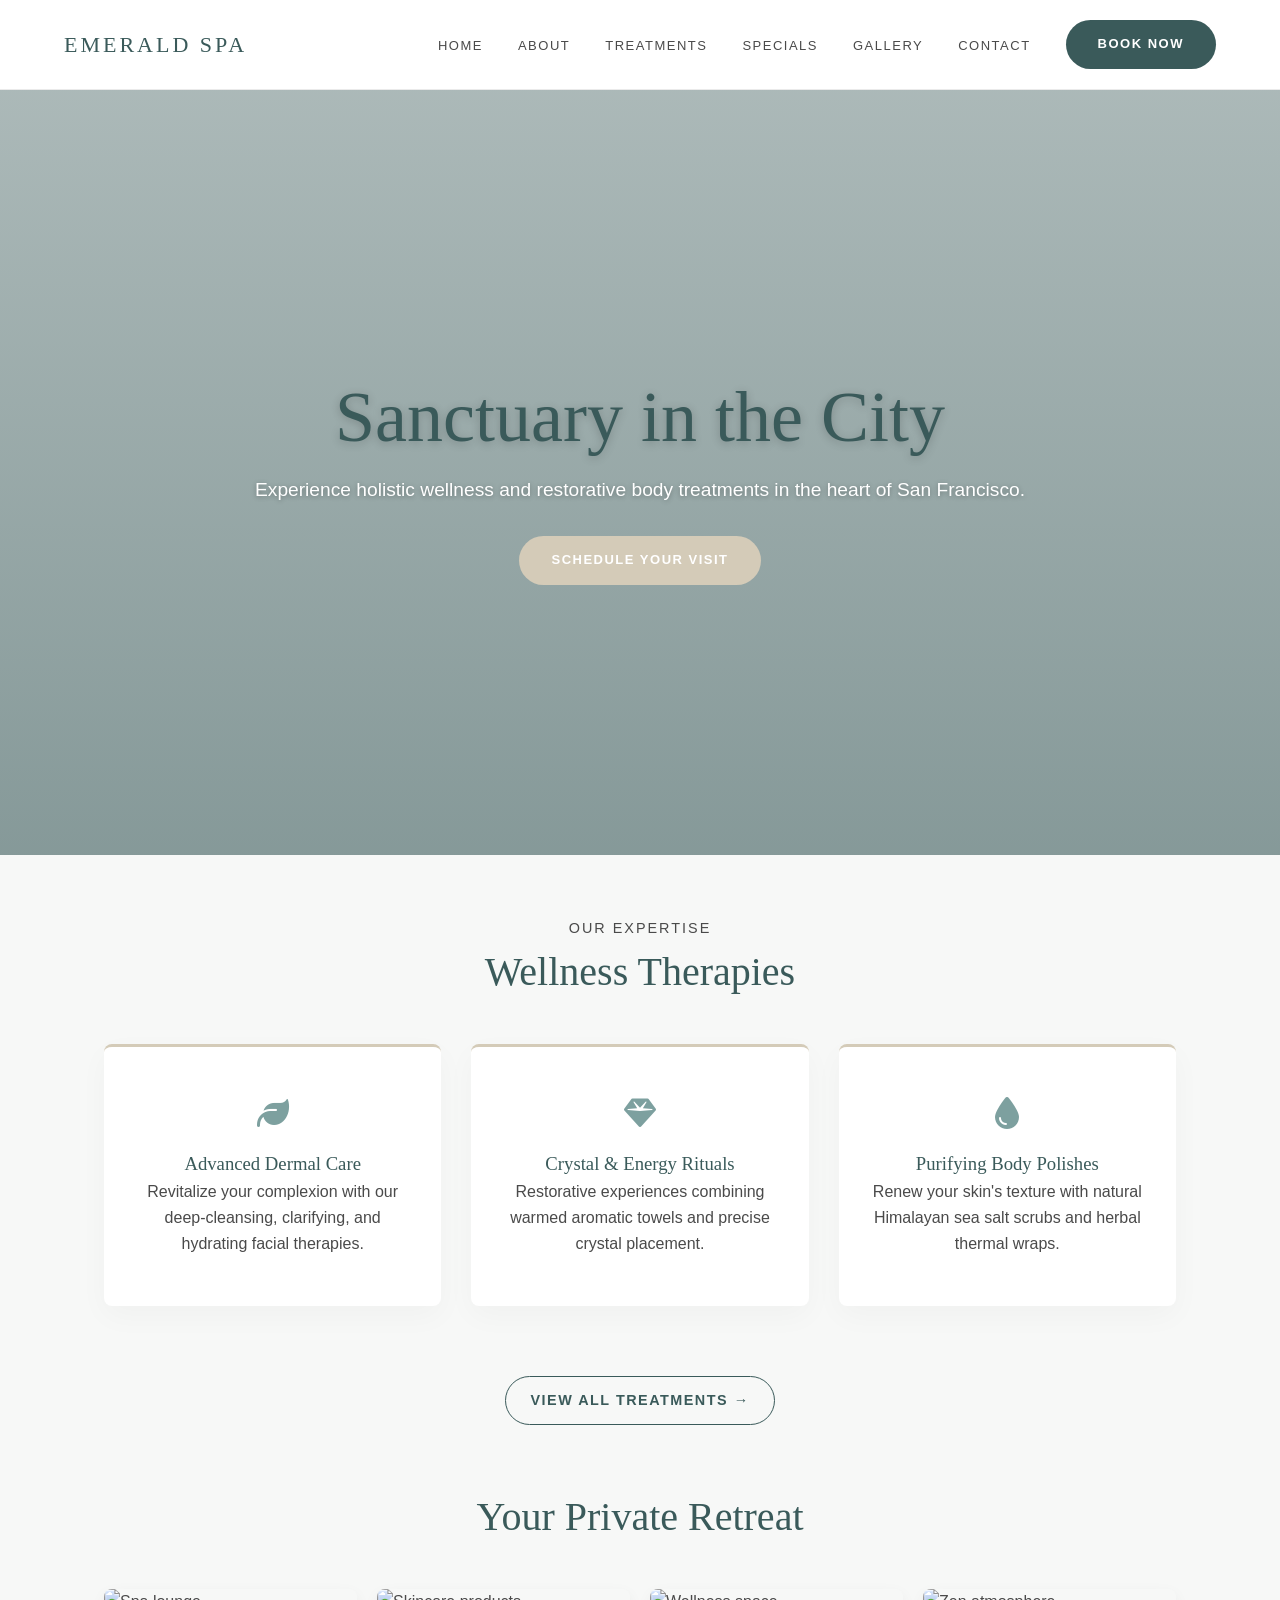
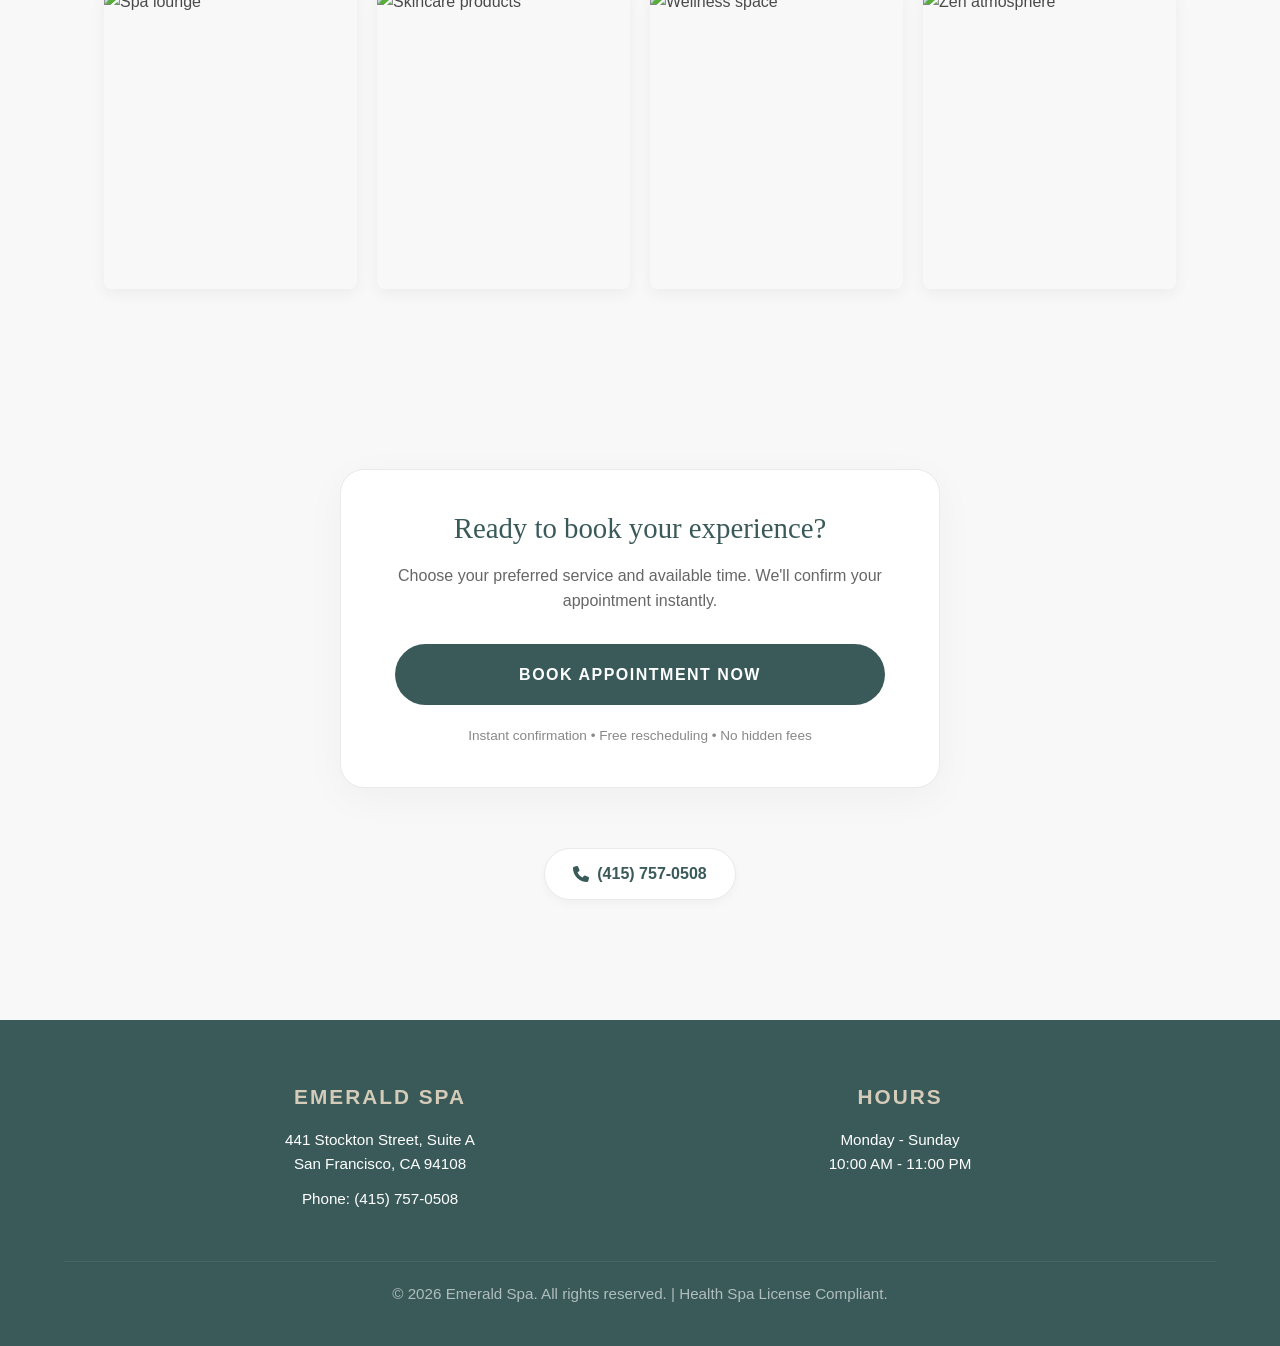
==== commit 8752bec5: "Improve mobile responsiveness: mobile navbar with hamburger, wider service cards, fixed booking card" ====
--- a/index.html
+++ b/index.html
@@ -25,11 +25,11 @@
                 <li><a href="about.html">About</a></li>
                 <li><a href="services.html">Treatments</a></li>
                 <li><a href="packages.html">Specials</a></li>
+                <li><a href="gallery.html">Gallery</a></li>
                 <li><a href="contact.html">Contact</a></li>
-                <a href="https://tidycal.com/mzpan2265" target="_blank" class="btn-primary">Book Now</a>
+                <li><a href="https://tidycal.com/mzpan2265" target="_blank" class="btn-primary">Book Now</a></li>
             </ul>
         </nav>
-        <a href="https://tidycal.com/mzpan2265" target="_blank" class="btn-primary">Book Now</a>
         <div class="mobile-menu-btn" onclick="toggleMobileMenu()"><i class="fa-solid fa-bars"></i></div>
     </header>
 
@@ -70,8 +70,8 @@
         </div>
         <div class="image-grid">
             <div class="img-card"><img src="https://images.unsplash.com/photo-1616394584738-fc6e612e71b9?q=80&w=800" alt="Spa lounge"></div>
-            <div class="img-card"><img src="https://images.unsplash.com/photo-1507652313519-d4e9174996dd?q=80&w=800" alt="Serene rest area"></div>
-            <div class="img-card"><img src="https://images.unsplash.com/photo-1540541338287-41700207dee6?q=80&w=800" alt="Zen space"></div>
+            <div class="img-card"><img src="https://images.unsplash.com/photo-1596178060671-7a80dc8059ea?q=80&w=800" alt="Skincare products"></div>
+            <div class="img-card"><img src="https://images.unsplash.com/photo-1544161515-4ab6ce6db874?q=80&w=800" alt="Wellness space"></div>
             <div class="img-card"><img src="https://images.unsplash.com/photo-1544367567-0f2fcb009e0b?q=80&w=800" alt="Zen atmosphere"></div>
         </div>
     </section>
@@ -80,7 +80,7 @@
         <div class="page-container">
             <div class="booking-card">
                 <h3>Ready to book your experience?</h3>
-                <p>Choose your preferred service and available time. We’ll confirm your appointment instantly.</p>
+                <p>Choose your preferred service and available time. We'll confirm your appointment instantly.</p>
                 <a href="https://tidycal.com/mzpan2265" target="_blank" class="btn-primary" style="width: 100%; padding: 18px; font-size: 1rem;">Book Appointment Now</a>
                 <div class="meta">Instant confirmation • Free rescheduling • No hidden fees</div>
             </div>
@@ -106,4 +106,4 @@
     </footer>
     <script src="assets/js/main.js"></script>
 </body>
-</html>
+</html>
--- a/assets/css/style.css
+++ b/assets/css/style.css
@@ -20,7 +20,7 @@
 
 h1, h2, h3, .logo { font-family: var(--font-heading); color: var(--ocean-dark); font-weight: 400; }
 
-img { max-width: 100%; height: auto; }
+img { max-width: 100%; height: auto; display: block; }
 
 /* Navbar */
 .navbar {
@@ -37,14 +37,14 @@
 
 .logo { font-size: 22px; letter-spacing: 3px; text-transform: uppercase; color: var(--ocean-dark); }
 
-.nav-links { list-style: none; display: flex; gap: 35px; align-items: center; }
+.nav-links { list-style: none; display: flex; gap: 35px; align-items: center; margin: 0; padding: 0;}
 .nav-links a { text-decoration: none; color: var(--text-dark); font-size: 13px; text-transform: uppercase; letter-spacing: 1.5px; transition: color 0.3s ease; }
 .nav-links a:hover { color: var(--ocean-soft); }
 
 .btn-primary {
     display: inline-block;
     background-color: var(--ocean-dark);
-    color: #ffffff;
+    color: #ffffff !important;
     padding: 14px 32px;
     text-decoration: none;
     text-transform: uppercase;
@@ -82,6 +82,25 @@
 .grid-2 { display: grid; grid-template-columns: repeat(auto-fit, minmax(300px, 1fr)); gap: 40px; }
 .text-center { text-align: center; }
 
+/* Gallery Page Layout */
+.section-title { font-size: 2.5rem; border-bottom: 2px solid var(--ocean-soft); padding-bottom: 15px; margin-bottom: 40px; color: var(--ocean-dark); }
+.gallery-hero-img { width: 100%; height: 500px; object-fit: cover; border-radius: 16px; margin-bottom: 20px; box-shadow: 0 10px 30px rgba(0,0,0,0.05); }
+.gallery-split { display: grid; grid-template-columns: 1fr 1fr; gap: 20px; margin-bottom: 20px; }
+.gallery-split img { width: 100%; height: 400px; object-fit: cover; border-radius: 16px; box-shadow: 0 5px 15px rgba(0,0,0,0.05); }
+.gallery-collage { display: grid; grid-template-columns: repeat(auto-fill, minmax(250px, 1fr)); gap: 20px; margin-bottom: 60px; }
+.gallery-collage img { width: 100%; height: 250px; object-fit: cover; border-radius: 12px; transition: transform 0.3s ease; }
+.gallery-collage img:hover { transform: scale(1.03); }
+
+/* Practitioner Alternating Rows */
+.practitioner-row { display: flex; flex-wrap: wrap; gap: 60px; align-items: center; margin-bottom: 80px; }
+.practitioner-text, .practitioner-img { flex: 1; min-width: 300px; }
+.practitioner-img img { width: 100%; border-radius: 16px; box-shadow: 0 10px 40px rgba(0,0,0,0.08); object-fit: cover; height: 500px;}
+.practitioner-text h3 { font-size: 2.5rem; margin-bottom: 5px; }
+.practitioner-text h4 { font-size: 1rem; color: var(--ocean-soft); text-transform: uppercase; letter-spacing: 2px; margin-bottom: 20px; }
+@media (min-width: 769px) {
+    .practitioner-row.reverse { flex-direction: row-reverse; }
+}
+
 /* Cards */
 .booking-card { max-width: 600px; margin: 60px auto; background: #fff; padding: 40px 5%; border-radius: 24px; box-shadow: 0 10px 40px rgba(0,0,0,0.04); border: 1px solid #eaeaea; text-align: center; }
 .booking-card h3 { font-size: 1.8rem; margin-bottom: 15px; line-height: 1.3;}
@@ -114,8 +133,15 @@
         border-top: 1px solid #eaeaea;
     }
     .nav-links.active { display: flex; }
-    .nav-links .btn-primary { display: block; width: 100%; margin-top: 15px;}
-    .navbar > .btn-primary { display: none; } /* Hide desktop button */
+    
+    /* Ensure mobile book button contrasts with white background */
+    .nav-links .btn-primary { 
+        display: block; 
+        width: 100%; 
+        margin-top: 15px; 
+        background-color: var(--ocean-dark); 
+        color: #ffffff !important; 
+    }
 
     /* Typography */
     h1 { font-size: 2.5rem !important; }
@@ -124,14 +150,9 @@
     /* Hero Adjustments */
     .hero-index { height: 70vh !important; }
     
-    /* Services / Grids */
-    .service-grid { flex-direction: column; align-items: center; }
-    .service-card { width: 100% !important; max-width: 400px; padding: 40px 20px !important; }
-    
-    .package-card { flex-direction: column; align-items: flex-start !important;}
-    .package-info { max-width: 100% !important; margin-bottom: 30px;}
-    .package-action { width: 100%; text-align: left !important;}
-    
-    /* Tables */
-    table { font-size: 0.85rem !important;}
+    /* Grids */
+    .gallery-split { grid-template-columns: 1fr; }
+    .gallery-split img { height: 250px; }
+    .gallery-hero-img { height: 250px; }
+    .practitioner-img img { height: 350px; }
 }
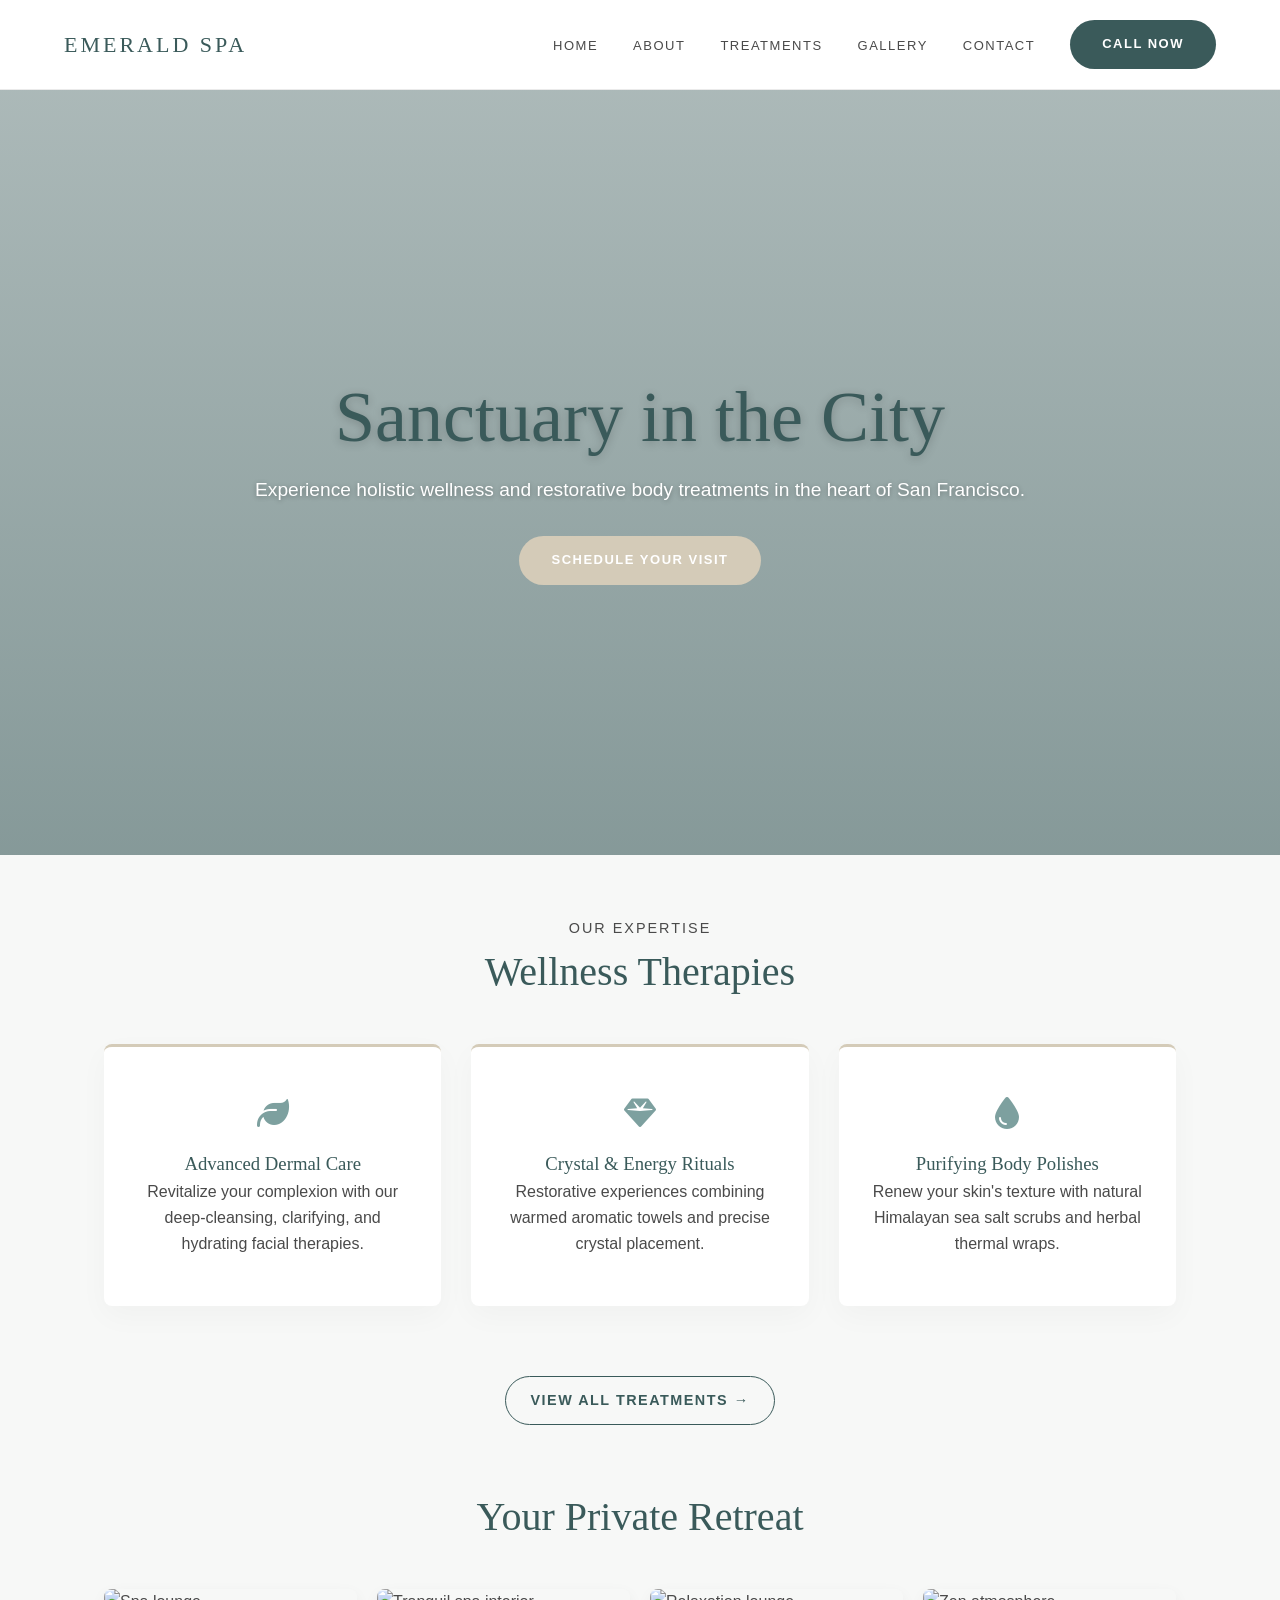
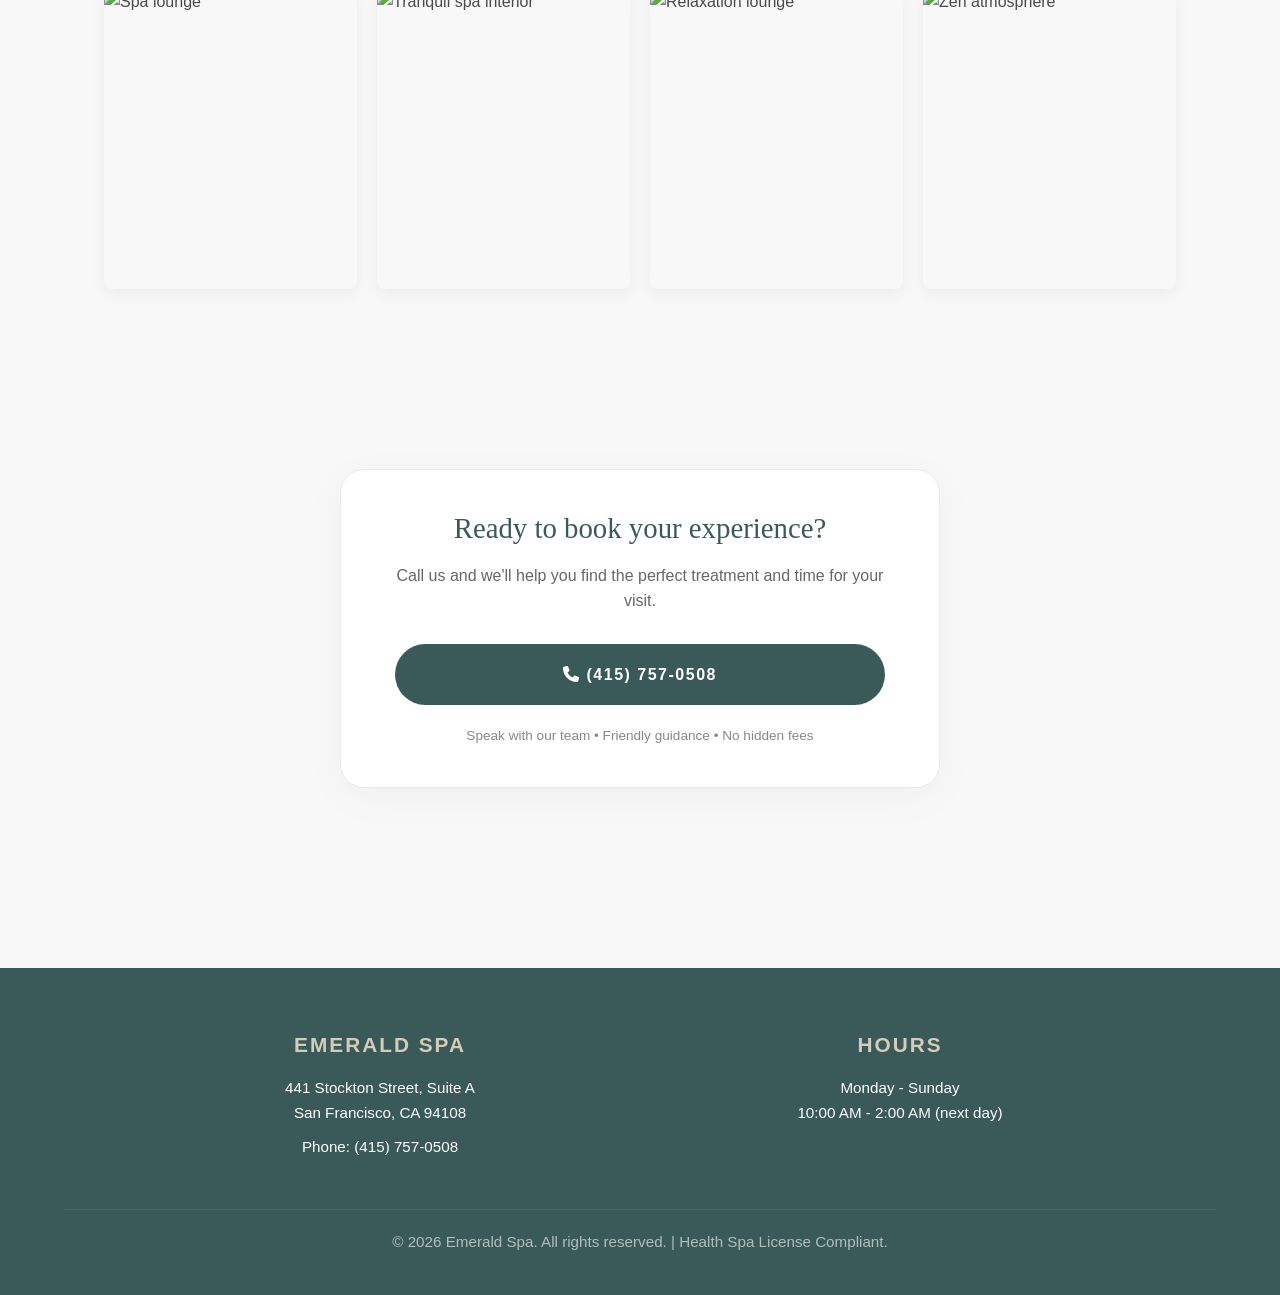
==== commit a1262ac1: "Update, remove booking, changed hours, update images" ====
--- a/index.html
+++ b/index.html
@@ -24,10 +24,9 @@
                 <li><a href="index.html">Home</a></li>
                 <li><a href="about.html">About</a></li>
                 <li><a href="services.html">Treatments</a></li>
-                <li><a href="packages.html">Specials</a></li>
                 <li><a href="gallery.html">Gallery</a></li>
                 <li><a href="contact.html">Contact</a></li>
-                <li><a href="https://tidycal.com/mzpan2265" target="_blank" class="btn-primary">Book Now</a></li>
+                <li><a href="contact.html#phone" class="btn-primary">Call Now</a></li>
             </ul>
         </nav>
         <div class="mobile-menu-btn" onclick="toggleMobileMenu()"><i class="fa-solid fa-bars"></i></div>
@@ -37,7 +36,7 @@
         <div class="hero-content page-container">
             <h1 style="font-size: 4.5rem; text-shadow: 0 2px 10px rgba(0,0,0,0.2);">Sanctuary in the City</h1>
             <p style="font-size: 1.2rem; text-shadow: 0 1px 5px rgba(0,0,0,0.3); margin-bottom: 30px;">Experience holistic wellness and restorative body treatments in the heart of San Francisco.</p>
-            <a href="https://tidycal.com/mzpan2265" target="_blank" class="btn-primary" style="background-color: var(--sand-accent); color: var(--text-dark);">Schedule Your Visit</a>
+            <a href="contact.html" class="btn-primary" style="background-color: var(--sand-accent); color: var(--text-dark);">Schedule Your Visit</a>
         </div>
     </section>
 
@@ -70,8 +69,8 @@
         </div>
         <div class="image-grid">
             <div class="img-card"><img src="https://images.unsplash.com/photo-1616394584738-fc6e612e71b9?q=80&w=800" alt="Spa lounge"></div>
-            <div class="img-card"><img src="https://images.unsplash.com/photo-1596178060671-7a80dc8059ea?q=80&w=800" alt="Skincare products"></div>
-            <div class="img-card"><img src="https://images.unsplash.com/photo-1544161515-4ab6ce6db874?q=80&w=800" alt="Wellness space"></div>
+            <div class="img-card"><img src="https://images.unsplash.com/photo-1545205597-3d9d02c29597?q=80&w=800" alt="Tranquil spa interior"></div>
+            <div class="img-card"><img src="https://images.unsplash.com/photo-1600334089648-b0d9d3028eb2?q=80&w=800" alt="Relaxation lounge"></div>
             <div class="img-card"><img src="https://images.unsplash.com/photo-1544367567-0f2fcb009e0b?q=80&w=800" alt="Zen atmosphere"></div>
         </div>
     </section>
@@ -80,12 +79,9 @@
         <div class="page-container">
             <div class="booking-card">
                 <h3>Ready to book your experience?</h3>
-                <p>Choose your preferred service and available time. We'll confirm your appointment instantly.</p>
-                <a href="https://tidycal.com/mzpan2265" target="_blank" class="btn-primary" style="width: 100%; padding: 18px; font-size: 1rem;">Book Appointment Now</a>
-                <div class="meta">Instant confirmation • Free rescheduling • No hidden fees</div>
-            </div>
-            <div class="text-center" style="margin-top: 30px;">
-                <a href="tel:4157570508" class="pill"><i class="fa-solid fa-phone"></i> (415) 757-0508</a>
+                <p>Call us and we'll help you find the perfect treatment and time for your visit.</p>
+                <a href="tel:4157570508" class="btn-primary" style="width: 100%; padding: 18px; font-size: 1rem;"><i class="fa-solid fa-phone"></i> (415) 757-0508</a>
+                <div class="meta">Speak with our team • Friendly guidance • No hidden fees</div>
             </div>
         </div>
     </section>
@@ -99,7 +95,7 @@
             </div>
             <div>
                 <h4>Hours</h4>
-                <p>Monday - Sunday<br>10:00 AM - 11:00 PM</p>
+                <p>Monday - Sunday<br>10:00 AM - 2:00 AM (next day)</p>
             </div>
         </div>
         <div class="footer-bottom"><p>&copy; 2026 Emerald Spa. All rights reserved. | Health Spa License Compliant.</p></div>
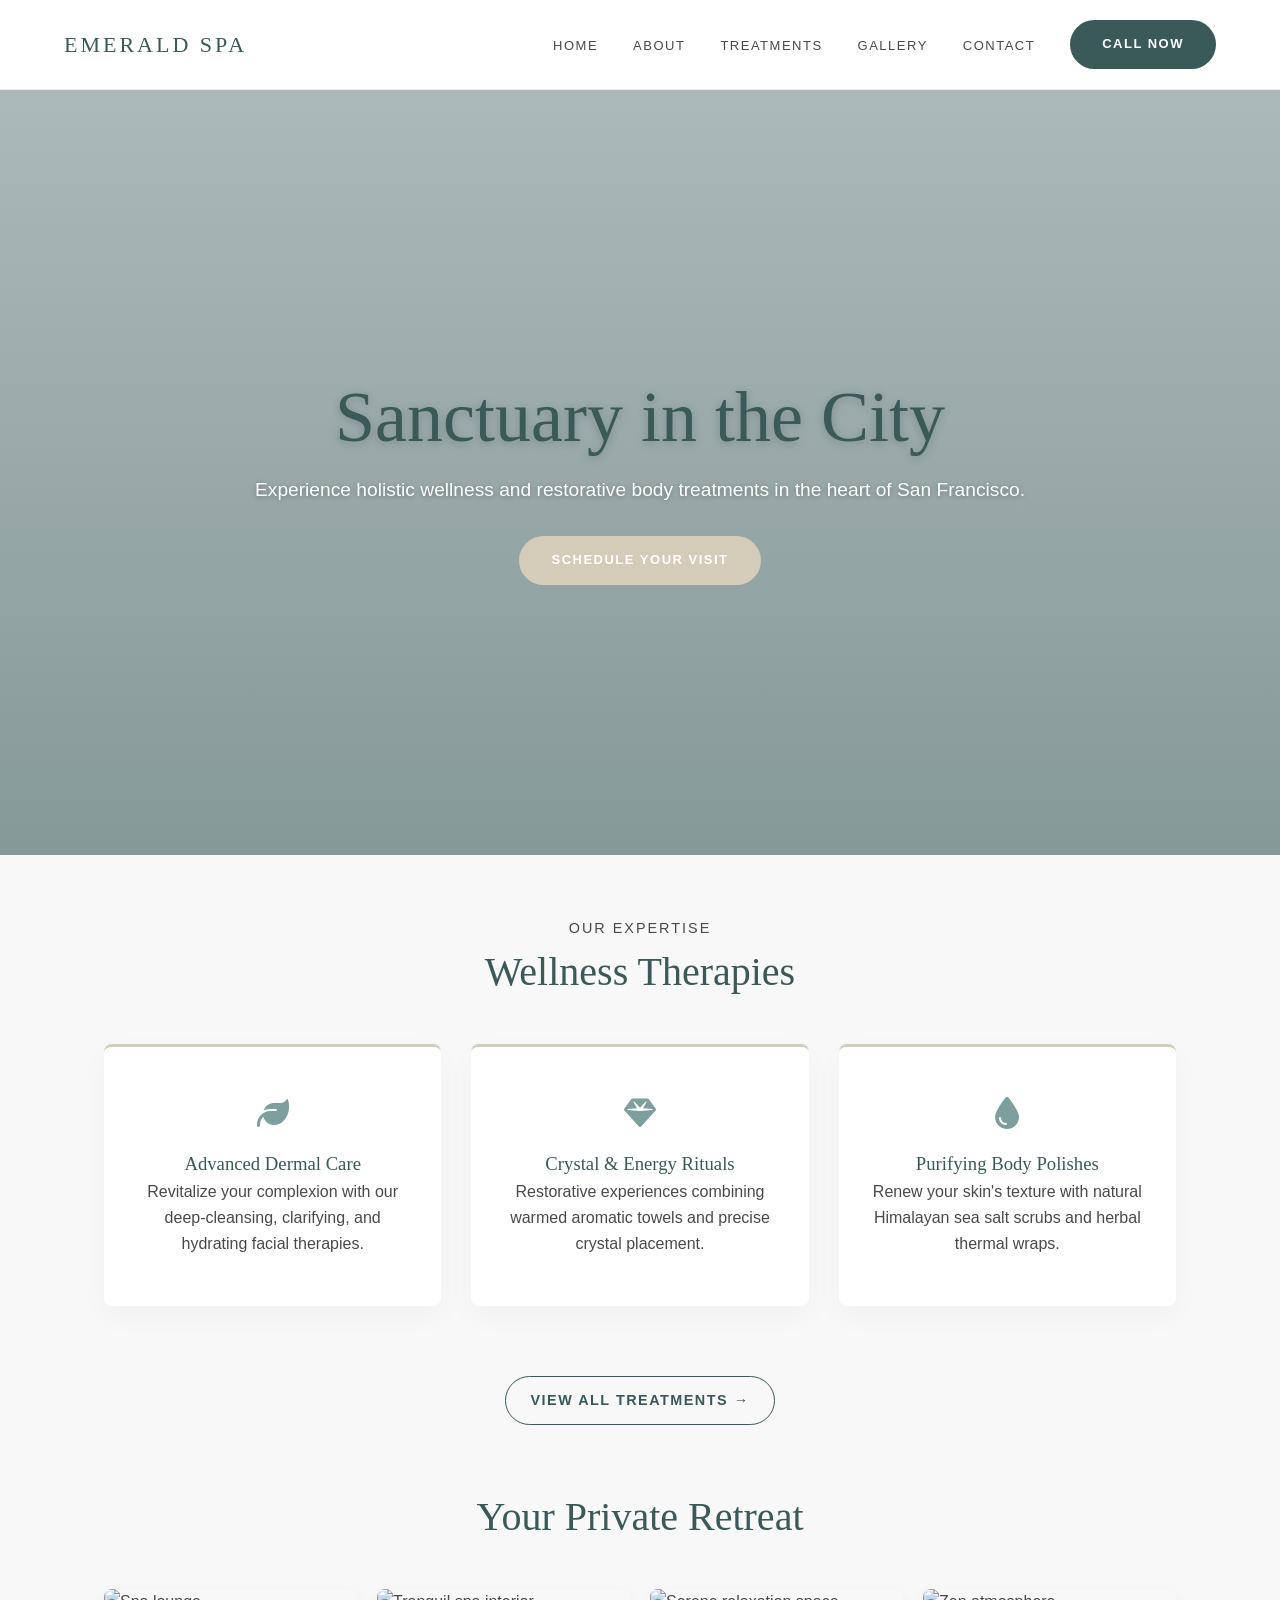
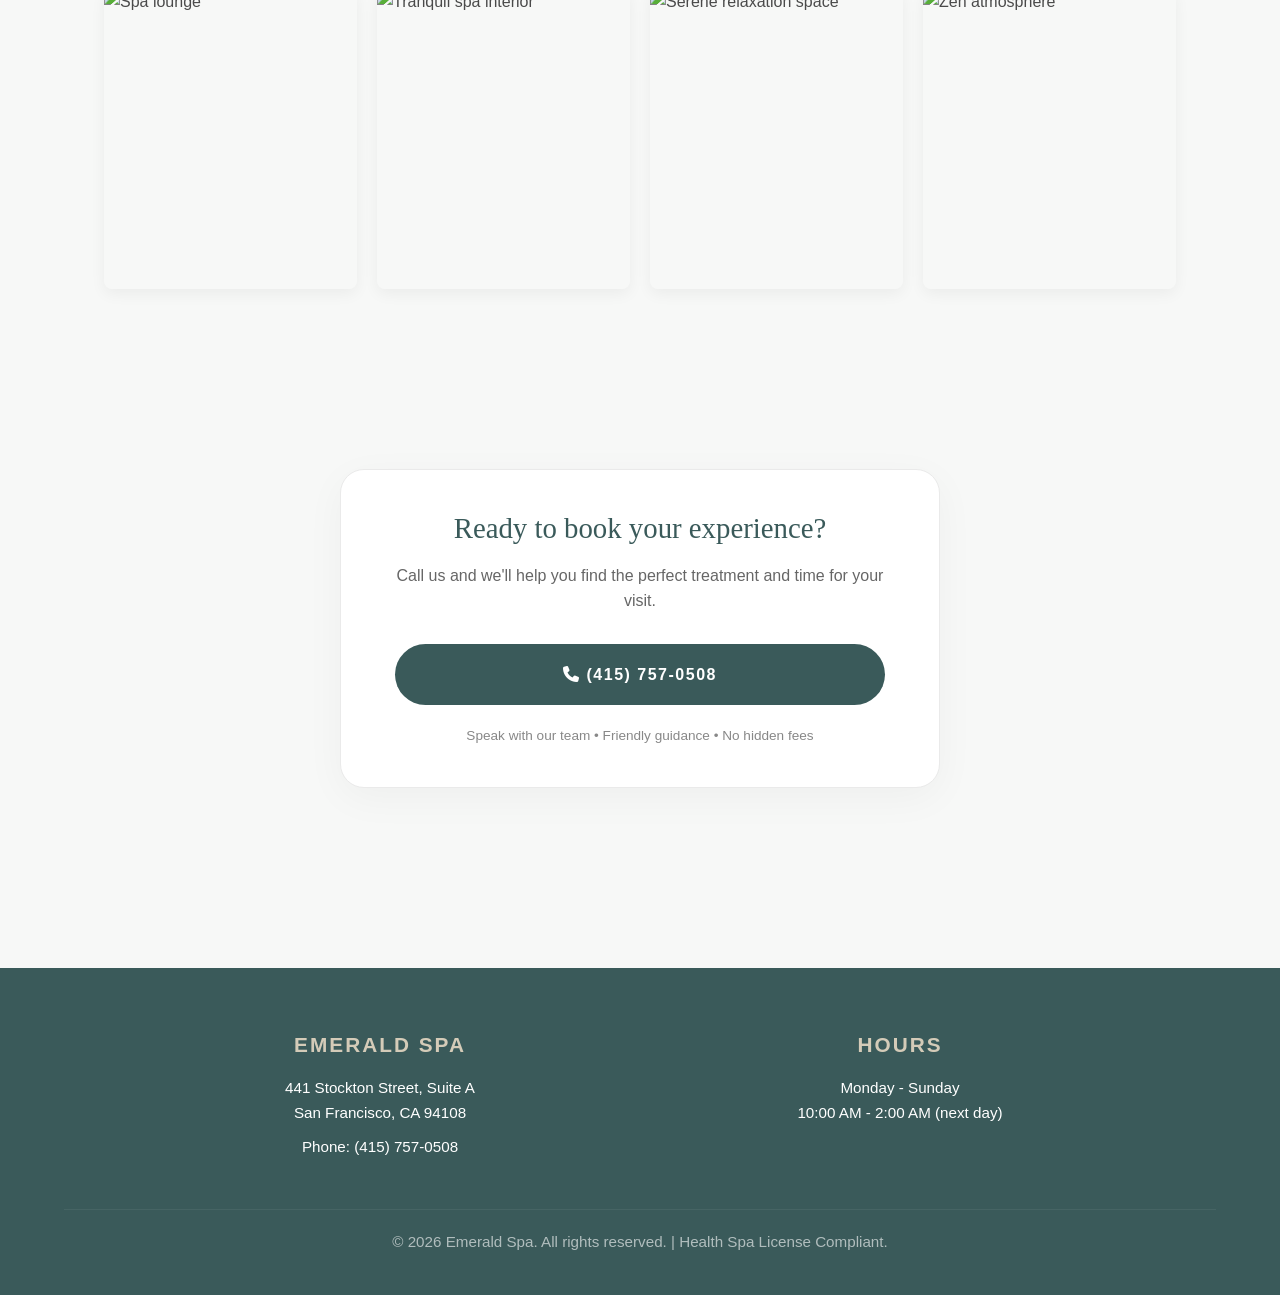
==== commit 7c298663: "Refine retreat image and treatments copy - Replace index "Your Private Retreat" image 3 with a stone" ====
--- a/index.html
+++ b/index.html
@@ -70,7 +70,7 @@
         <div class="image-grid">
             <div class="img-card"><img src="https://images.unsplash.com/photo-1616394584738-fc6e612e71b9?q=80&w=800" alt="Spa lounge"></div>
             <div class="img-card"><img src="https://images.unsplash.com/photo-1545205597-3d9d02c29597?q=80&w=800" alt="Tranquil spa interior"></div>
-            <div class="img-card"><img src="https://images.unsplash.com/photo-1600334089648-b0d9d3028eb2?q=80&w=800" alt="Relaxation lounge"></div>
+            <div class="img-card"><img src="https://images.unsplash.com/photo-1600210492493-0946911123ea?q=80&w=800" alt="Serene relaxation space"></div>
             <div class="img-card"><img src="https://images.unsplash.com/photo-1544367567-0f2fcb009e0b?q=80&w=800" alt="Zen atmosphere"></div>
         </div>
     </section>
@@ -102,4 +102,4 @@
     </footer>
     <script src="assets/js/main.js"></script>
 </body>
-</html>+</html> 
